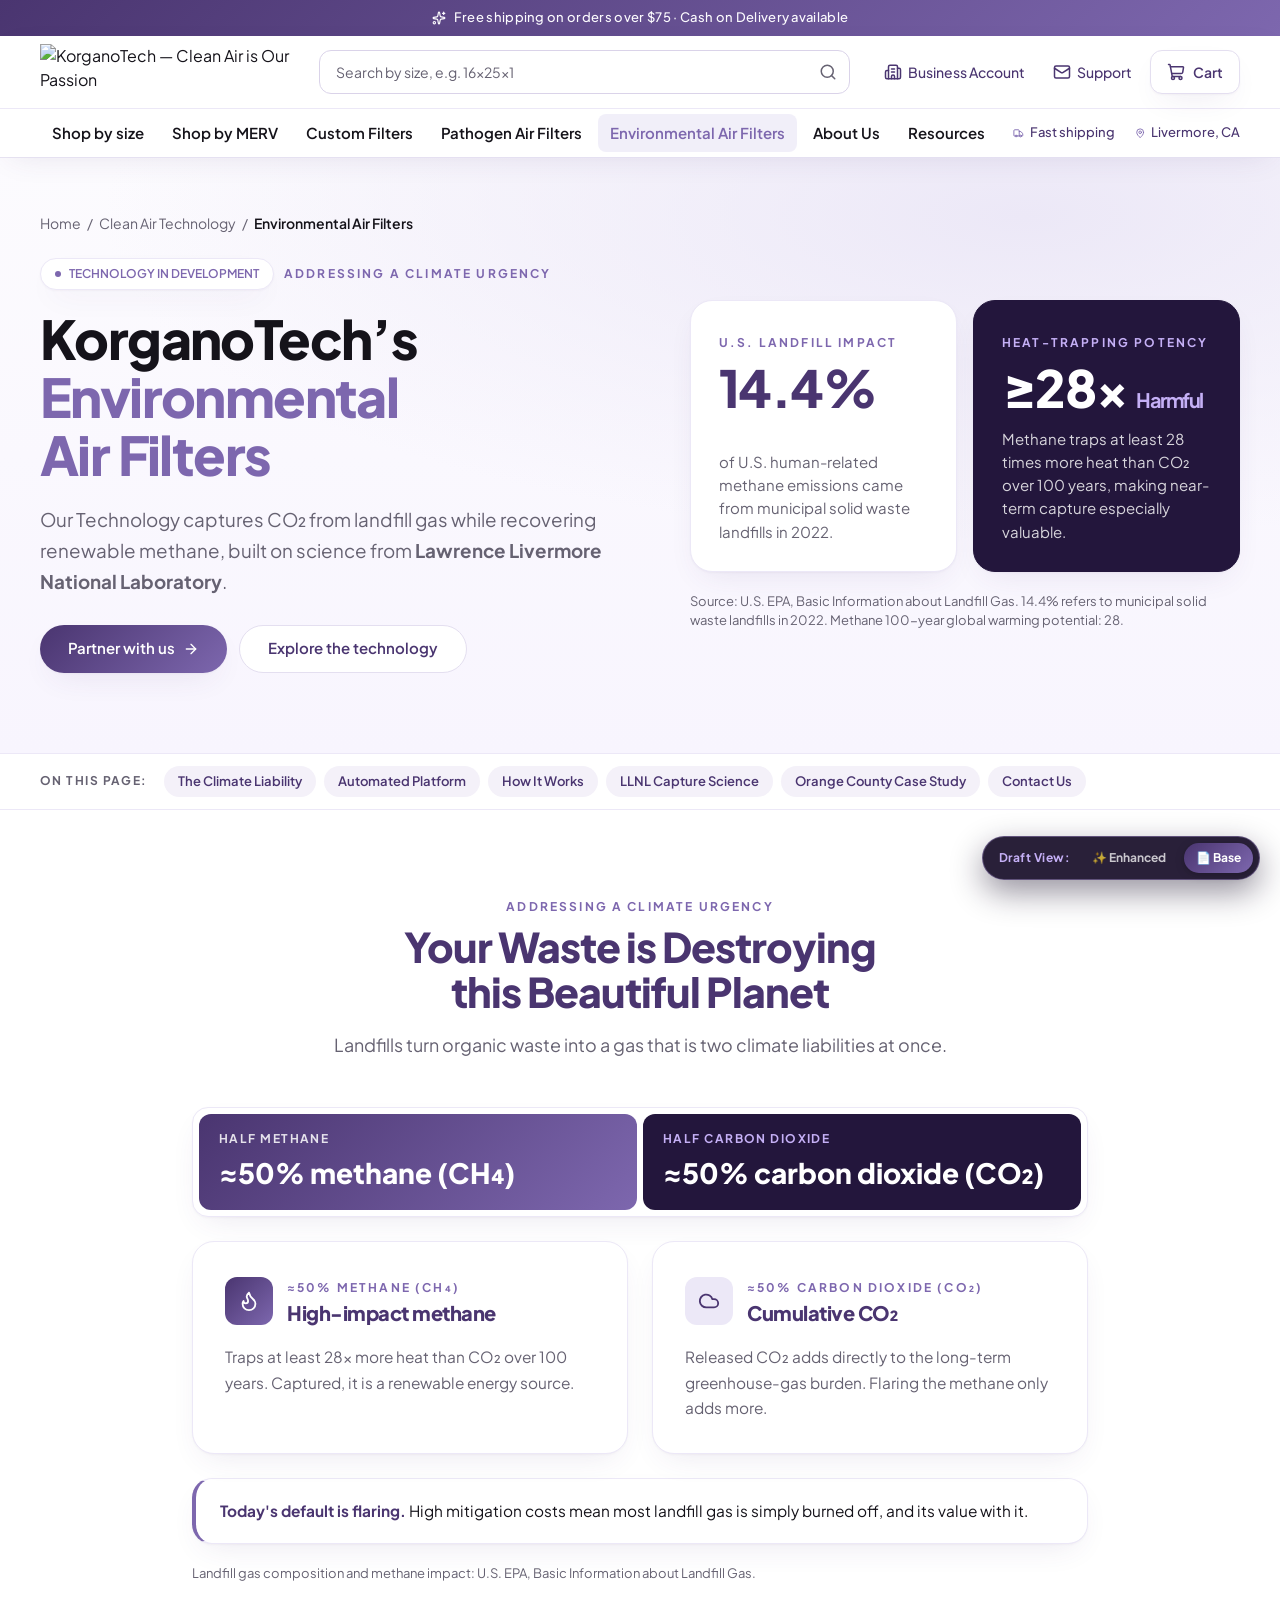
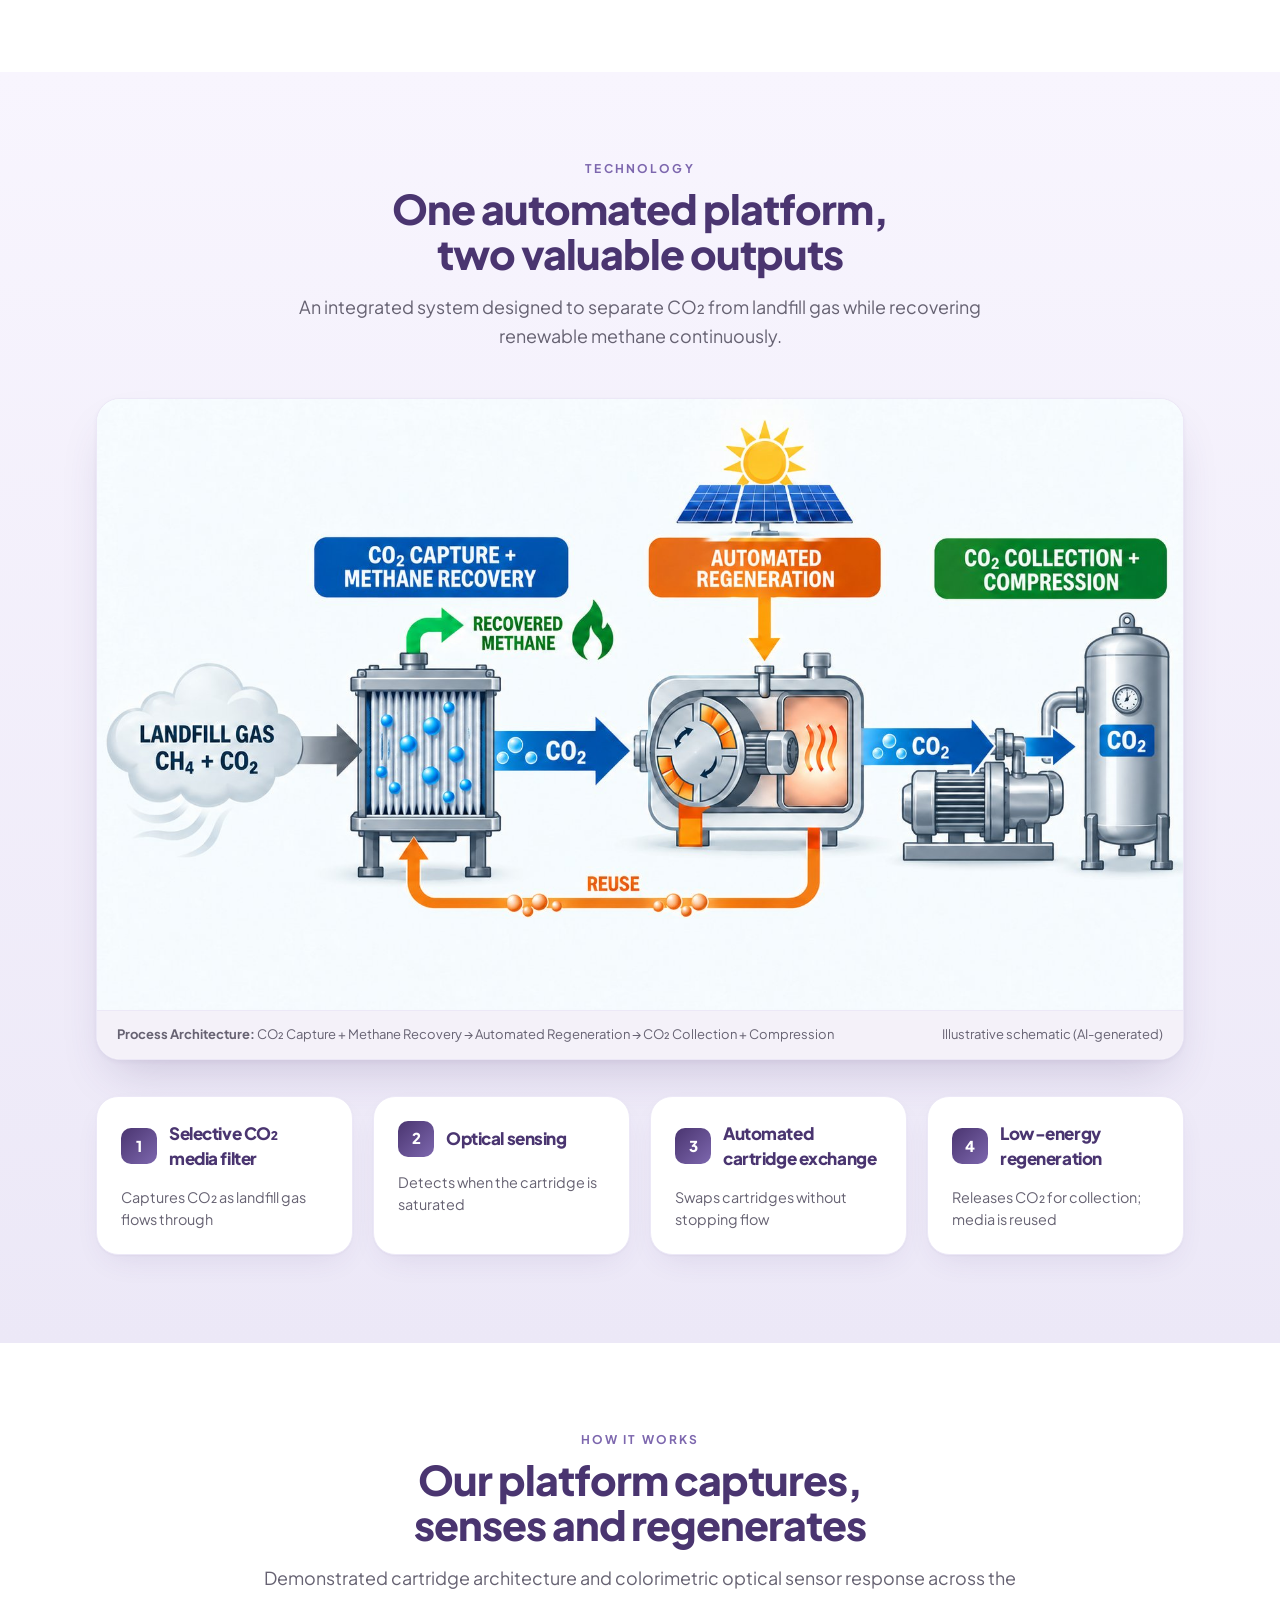
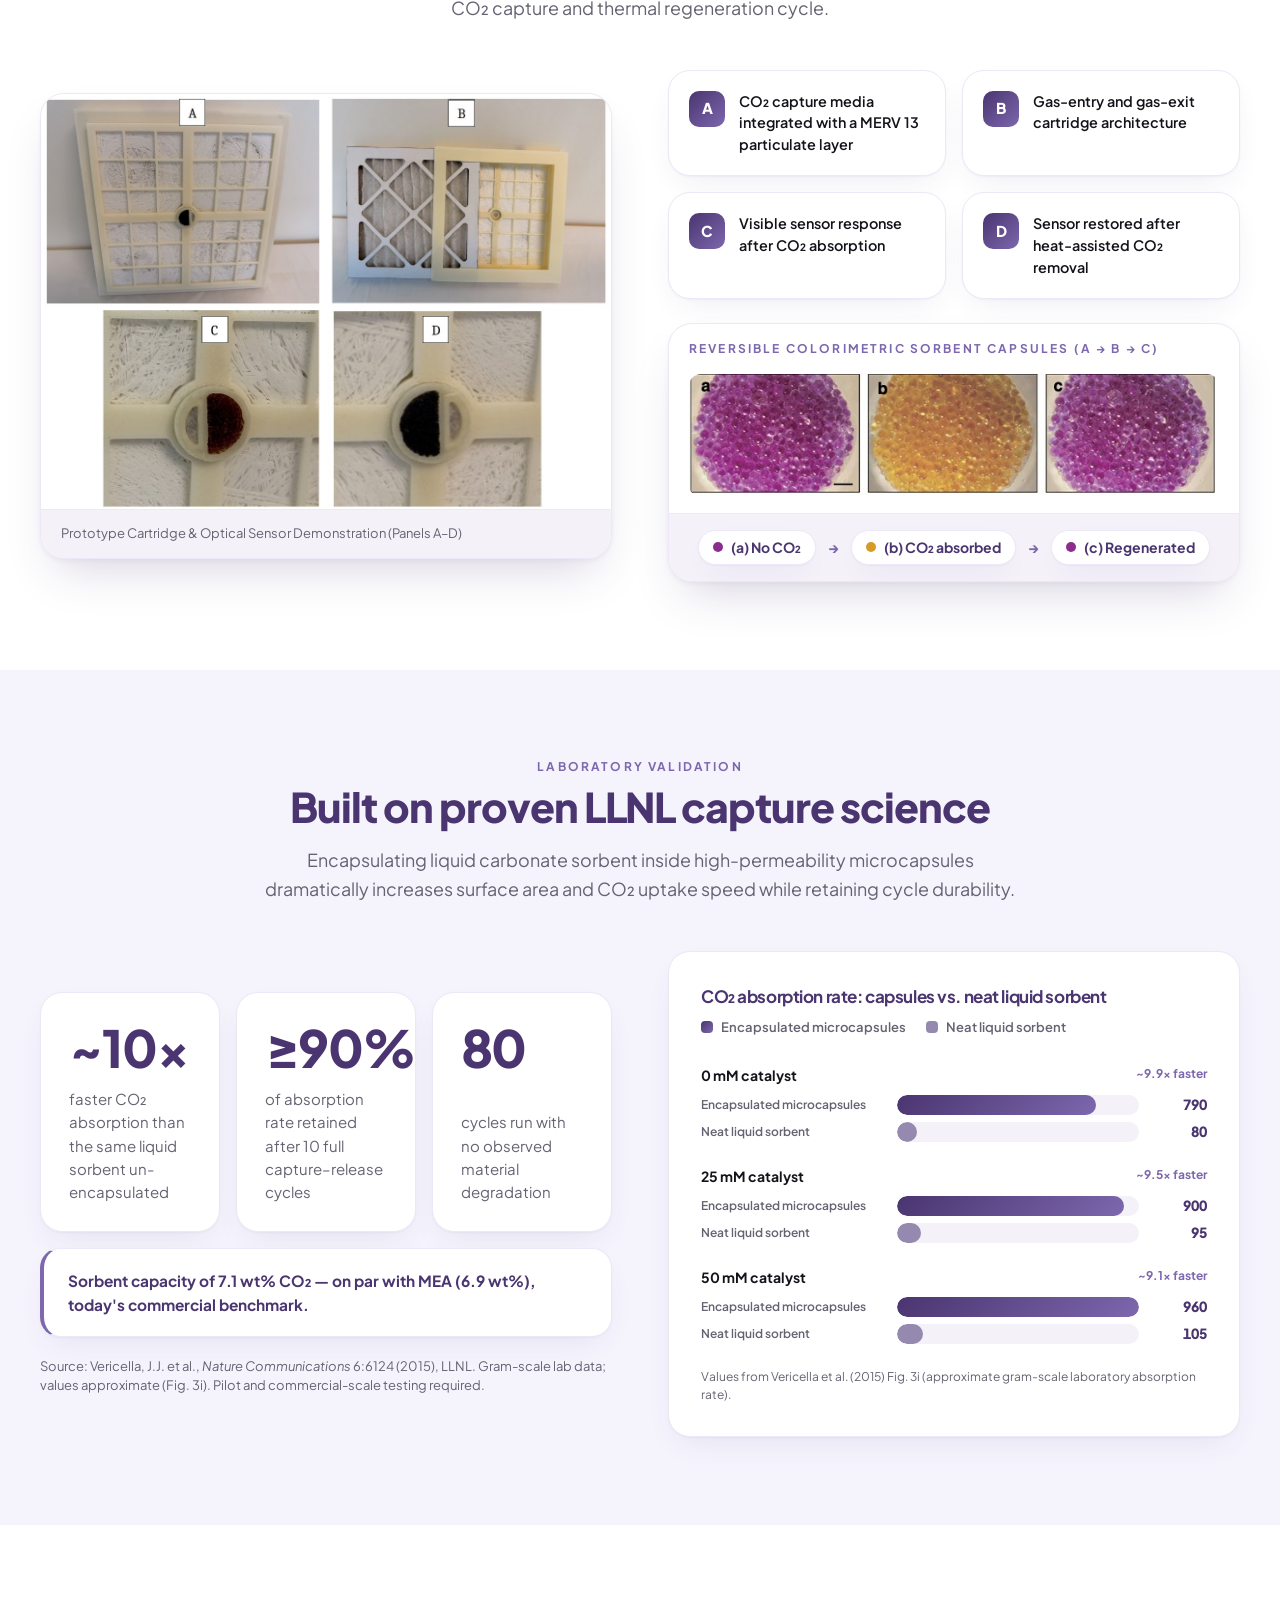
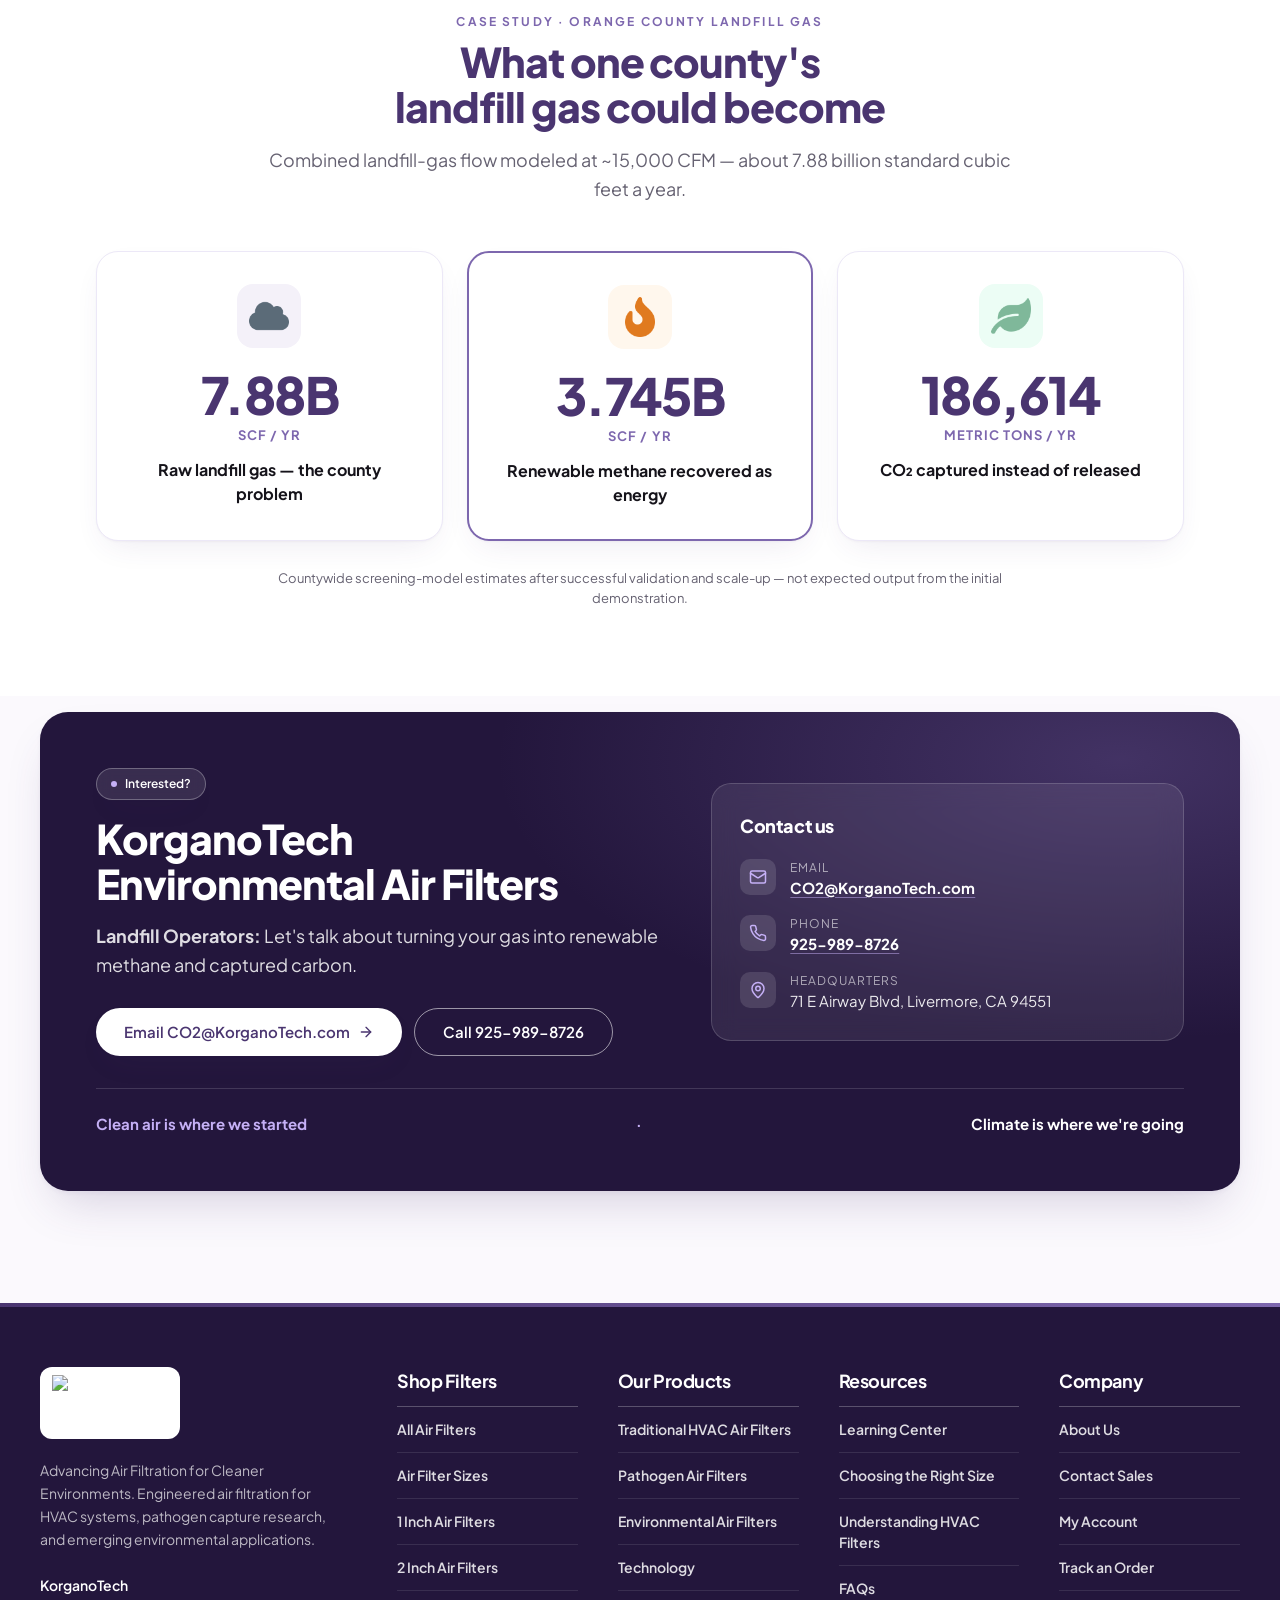
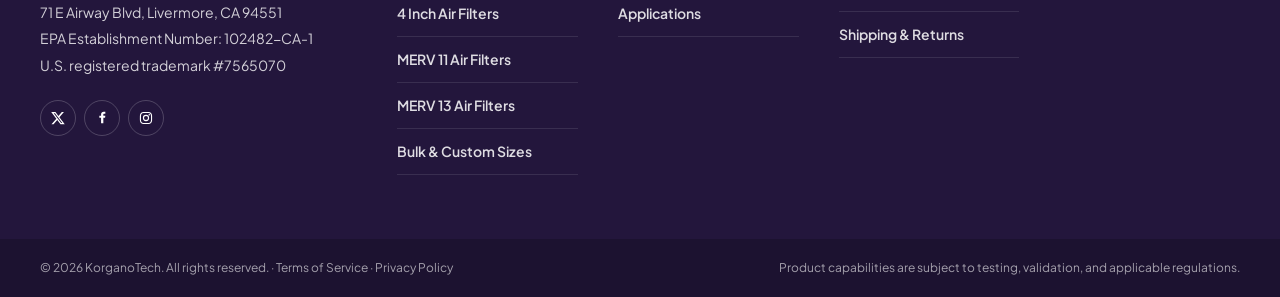
==== environmental-air-filters-base.html @ b4c927b9 "Initial commit: KorganoTech Environmental & Pathogen Air Filter page drafts (Base + Enhanced)" ====
<!DOCTYPE html>
<html lang="en">
<head>
  <meta charset="utf-8" />
  <meta name="viewport" content="width=device-width, initial-scale=1" />
  <meta name="theme-color" content="#3f2d7a" />
  <title>Environmental Air Filters — Addressing a Climate Urgency | KorganoTech</title>
  <meta name="description" content="KorganoTech’s Environmental Air Filters capture CO₂ from landfill gas while recovering renewable methane, built on science from Lawrence Livermore National Laboratory." />
  <link rel="icon" href="https://korgano-tech-web.vercel.app/icon.png" type="image/png" />
  <link rel="stylesheet" href="styles-base.css" />
</head>
<body>
  <a href="#main" class="sr-only skip-link">Skip to content</a>

  <!-- Top Announcement Bar (Matches Main Site) -->
  <div class="announcement-bar">
    <p class="container-page announcement-bar__inner">
      <svg xmlns="http://www.w3.org/2000/svg" width="14" height="14" viewBox="0 0 24 24" fill="none" stroke="currentColor" stroke-width="2" stroke-linecap="round" stroke-linejoin="round" aria-hidden="true">
        <path d="M11.017 2.814a1 1 0 0 1 1.966 0l1.051 5.558a2 2 0 0 0 1.594 1.594l5.558 1.051a1 1 0 0 1 0 1.966l-5.558 1.051a2 2 0 0 0-1.594 1.594l-1.051 5.558a1 1 0 0 1-1.966 0l-1.051-5.558a2 2 0 0 0-1.594-1.594l-5.558-1.051a1 1 0 0 1 0-1.966l5.558-1.051a2 2 0 0 0 1.594-1.594z"></path>
        <path d="M20 2v4"></path>
        <path d="M22 4h-4"></path>
        <circle cx="4" cy="20" r="2"></circle>
      </svg>
      <span>Free shipping on orders over $75 · Cash on Delivery available</span>
    </p>
  </div>

  <!-- Main Site Header -->
  <header class="site-header">
    <div class="container-page site-header__top">
      <a aria-label="KorganoTech home" class="site-logo" href="https://korgano-tech-web.vercel.app/">
        <img src="https://korgano-tech-web.vercel.app/images/korganotech-logo.png" alt="KorganoTech — Clean Air is Our Passion" width="912" height="200" />
      </a>

      <form role="search" class="header-search" action="https://korgano-tech-web.vercel.app/shop">
        <label for="site-search" class="sr-only">Search filters by size</label>
        <input id="site-search" name="q" placeholder="Search by size, e.g. 16x25x1" class="header-search__input" />
        <button type="submit" aria-label="Search" class="header-search__btn">
          <svg xmlns="http://www.w3.org/2000/svg" width="18" height="18" viewBox="0 0 24 24" fill="none" stroke="currentColor" stroke-width="2" stroke-linecap="round" stroke-linejoin="round" aria-hidden="true">
            <path d="m21 21-4.34-4.34"></path>
            <circle cx="11" cy="11" r="8"></circle>
          </svg>
        </button>
      </form>

      <nav aria-label="Utility" class="header-utility">
        <a class="header-utility__link" href="https://korgano-tech-web.vercel.app/contact">
          <svg xmlns="http://www.w3.org/2000/svg" width="18" height="18" viewBox="0 0 24 24" fill="none" stroke="currentColor" stroke-width="2" stroke-linecap="round" stroke-linejoin="round" aria-hidden="true">
            <path d="M10 12h4"></path>
            <path d="M10 8h4"></path>
            <path d="M14 21v-3a2 2 0 0 0-4 0v3"></path>
            <path d="M6 10H4a2 2 0 0 0-2 2v7a2 2 0 0 0 2 2h16a2 2 0 0 0 2-2V9a2 2 0 0 0-2-2h-2"></path>
            <path d="M6 21V5a2 2 0 0 1 2-2h8a2 2 0 0 1 2 2v16"></path>
          </svg>
          Business Account
        </a>
        <a class="header-utility__link" href="#contact">
          <svg xmlns="http://www.w3.org/2000/svg" width="18" height="18" viewBox="0 0 24 24" fill="none" stroke="currentColor" stroke-width="2" stroke-linecap="round" stroke-linejoin="round" aria-hidden="true">
            <path d="m22 7-8.991 5.727a2 2 0 0 1-2.009 0L2 7"></path>
            <rect x="2" y="4" width="20" height="16" rx="2"></rect>
          </svg>
          Support
        </a>
        <a class="header-cart-btn" href="https://korgano-tech-web.vercel.app/shop">
          <svg xmlns="http://www.w3.org/2000/svg" width="18" height="18" viewBox="0 0 24 24" fill="none" stroke="currentColor" stroke-width="2" stroke-linecap="round" stroke-linejoin="round" aria-hidden="true">
            <path d="m2.05 2.05 1.099-.028a1 1 0 0 1 1.008.815l2.69 14.347A1 1 0 0 0 7.83 18H18"></path>
            <path d="M4.563 5h16.435a1 1 0 0 1 .981 1.204l-1.026 6.226A2 2 0 0 1 18.962 14H6.25"></path>
            <circle cx="18" cy="20" r="2"></circle>
            <circle cx="8" cy="20" r="2"></circle>
          </svg>
          <span>Cart</span>
        </a>
      </nav>
    </div>

    <div class="site-header__nav-bar">
      <div class="container-page site-header__nav-inner">
        <ul class="main-nav">
          <li><a class="main-nav__link" href="https://korgano-tech-web.vercel.app/shop/sizes">Shop by size</a></li>
          <li><a class="main-nav__link" href="https://korgano-tech-web.vercel.app/shop">Shop by MERV</a></li>
          <li><a class="main-nav__link" href="https://korgano-tech-web.vercel.app/contact">Custom Filters</a></li>
          <li><a class="main-nav__link" href="pathogen-air-filters-base.html">Pathogen Air Filters</a></li>
          <li><a class="main-nav__link main-nav__link--active" href="environmental-air-filters-base.html">Environmental Air Filters</a></li>
          <li><a class="main-nav__link" href="https://korgano-tech-web.vercel.app/about">About Us</a></li>
          <li><a class="main-nav__link" href="https://korgano-tech-web.vercel.app/resources">Resources</a></li>
        </ul>

        <ul class="header-perks">
          <li class="header-perks__item">
            <svg xmlns="http://www.w3.org/2000/svg" width="18" height="18" viewBox="0 0 24 24" fill="none" stroke="currentColor" stroke-width="2" stroke-linecap="round" stroke-linejoin="round" class="text-brand" aria-hidden="true">
              <path d="M14 18V6a2 2 0 0 0-2-2H4a2 2 0 0 0-2 2v11a1 1 0 0 0 1 1h2"></path>
              <path d="M15 18H9"></path>
              <path d="M19 18h2a1 1 0 0 0 1-1v-3.65a1 1 0 0 0-.22-.624l-3.48-4.35A1 1 0 0 0 17.52 8H14"></path>
              <circle cx="17" cy="18" r="2"></circle>
              <circle cx="7" cy="18" r="2"></circle>
            </svg>
            Fast shipping
          </li>
          <li class="header-perks__item">
            <svg xmlns="http://www.w3.org/2000/svg" width="18" height="18" viewBox="0 0 24 24" fill="none" stroke="currentColor" stroke-width="2" stroke-linecap="round" stroke-linejoin="round" class="text-brand" aria-hidden="true">
              <path d="M20 10c0 4.993-5.539 10.193-7.399 11.799a1 1 0 0 1-1.202 0C9.539 20.193 4 14.993 4 10a8 8 0 0 1 16 0"></path>
              <circle cx="12" cy="10" r="3"></circle>
            </svg>
            Livermore, CA
          </li>
        </ul>
      </div>
    </div>
  </header>

  <main id="main">
    <!-- ====================================================================
         SLIDE 1: Hero & Headline Metrics
         ==================================================================== -->
    <section class="page-hero" aria-labelledby="hero-title">
      <div class="container-page">
        <nav aria-label="Breadcrumb" class="breadcrumb">
          <a href="https://korgano-tech-web.vercel.app/">Home</a>
          <span>/</span>
          <a href="https://korgano-tech-web.vercel.app/technology">Clean Air Technology</a>
          <span>/</span>
          <span class="breadcrumb__current">Environmental Air Filters</span>
        </nav>

        <div class="hero-grid">
          <div>
            <div style="display: flex; flex-wrap: wrap; align-items: center; gap: 0.625rem;">
              <span class="pill-badge">
                <span class="pill-badge__dot"></span>
                TECHNOLOGY IN DEVELOPMENT
              </span>
              <span class="eyebrow">Addressing a Climate Urgency</span>
            </div>

            <h1 id="hero-title" class="hero-title">
              KorganoTech’s <span class="text-brand">Environmental Air Filters</span>
            </h1>

            <p class="hero-lead">
              Our Technology captures CO₂ from landfill gas while recovering renewable methane, built on science from <strong>Lawrence Livermore National Laboratory</strong>.
            </p>

            <div class="hero-actions">
              <a href="#contact" class="btn btn--primary">
                Partner with us
                <svg xmlns="http://www.w3.org/2000/svg" width="16" height="16" viewBox="0 0 24 24" fill="none" stroke="currentColor" stroke-width="2" stroke-linecap="round" stroke-linejoin="round" aria-hidden="true">
                  <path d="M5 12h14"></path>
                  <path d="m12 5 7 7-7 7"></path>
                </svg>
              </a>
              <a href="#technology" class="btn btn--outline">
                Explore the technology
              </a>
            </div>
          </div>

          <!-- Slide 1 Key Emissions Metrics -->
          <div style="display: grid; gap: 1rem;">
            <div class="grid-2" style="gap: 1rem;">
              <article class="surface-card stat-card">
                <div>
                  <span class="eyebrow">U.S. Landfill Impact</span>
                  <p class="stat-card__value" style="margin-top: 0.5rem;">14.4%</p>
                </div>
                <p class="stat-card__label">
                  of U.S. human-related methane emissions came from municipal solid waste landfills in 2022.
                </p>
              </article>

              <article class="surface-card stat-card" style="background: var(--night); color: #ffffff; border-color: var(--night);">
                <div>
                  <span class="eyebrow eyebrow--light">Heat-Trapping Potency</span>
                  <p class="stat-card__value" style="margin-top: 0.5rem; color: #ffffff;">
                    ≥28× <span style="font-size: 1.25rem; font-weight: 700; color: var(--lilac-highlight);">Harmful</span>
                  </p>
                </div>
                <p class="stat-card__label" style="color: rgba(255, 255, 255, 0.82);">
                  Methane traps at least 28 times more heat than CO₂ over 100 years, making near-term capture especially valuable.
                </p>
              </article>
            </div>

            <p class="source-note" style="margin-top: 0.25rem;">
              Source: U.S. EPA, Basic Information about Landfill Gas. 14.4% refers to municipal solid waste landfills in 2022. Methane 100-year global warming potential: 28.
            </p>
          </div>
        </div>
      </div>
    </section>

    <!-- Page Section Jump Bar -->
    <nav class="page-subnav" aria-label="Page sections">
      <div class="container-page page-subnav__inner">
        <span class="page-subnav__label">On this page:</span>
        <a href="#climate-urgency" class="page-subnav__link">The Climate Liability</a>
        <a href="#technology" class="page-subnav__link">Automated Platform</a>
        <a href="#how-it-works" class="page-subnav__link">How It Works</a>
        <a href="#llnl-science" class="page-subnav__link">LLNL Capture Science</a>
        <a href="#case-study" class="page-subnav__link">Orange County Case Study</a>
        <a href="#contact" class="page-subnav__link">Contact Us</a>
      </div>
    </nav>

    <!-- ====================================================================
         SLIDE 2: Your Waste is Destroying this Beautiful Planet
         ==================================================================== -->
    <section id="climate-urgency" class="section section--white" aria-labelledby="urgency-title">
      <div class="container-page">
        <div class="section-header">
          <p class="eyebrow">Addressing a Climate Urgency</p>
          <h2 id="urgency-title" class="section-heading" style="margin-top: 0.5rem;">
            Your Waste is Destroying this Beautiful Planet
          </h2>
          <p class="section-subtitle">
            Landfills turn organic waste into a gas that is two climate liabilities at once.
          </p>
        </div>

        <!-- 50% CH4 / 50% CO2 Visual Split -->
        <div style="max-width: 56rem; margin-inline: auto;">
          <div class="composition-bar" role="region" aria-label="Landfill gas composition">
            <div class="composition-bar__segment composition-bar__segment--ch4">
              <span style="font-size: 0.75rem; font-weight: 700; text-transform: uppercase; letter-spacing: 0.12em; opacity: 0.85;">Half Methane</span>
              <span style="font-size: clamp(1.25rem, 2.5vw, 1.75rem); font-weight: 800;">≈50% methane (CH₄)</span>
            </div>
            <div class="composition-bar__segment composition-bar__segment--co2">
              <span style="font-size: 0.75rem; font-weight: 700; text-transform: uppercase; letter-spacing: 0.12em; color: var(--lilac-highlight);">Half Carbon Dioxide</span>
              <span style="font-size: clamp(1.25rem, 2.5vw, 1.75rem); font-weight: 800;">≈50% carbon dioxide (CO₂)</span>
            </div>
          </div>

          <div class="grid-2" style="margin-top: 1.5rem;">
            <article class="surface-card" style="padding: 2rem;">
              <div style="display: flex; align-items: center; gap: 0.875rem;">
                <span class="icon-box icon-box--brand">
                  <svg xmlns="http://www.w3.org/2000/svg" width="22" height="22" viewBox="0 0 24 24" fill="none" stroke="currentColor" stroke-width="2" stroke-linecap="round" stroke-linejoin="round" aria-hidden="true">
                    <path d="M12 3q1 4 4 6.5t3 5.5a1 1 0 0 1-14 0 5 5 0 0 1 1-3 1 1 0 0 0 5 0c0-2-1.5-3-1.5-5q0-2 2.5-4"></path>
                  </svg>
                </span>
                <div>
                  <span class="eyebrow">≈50% Methane (CH₄)</span>
                  <h3 style="font-size: 1.25rem; font-weight: 800; color: var(--primary);">High-impact methane</h3>
                </div>
              </div>
              <p style="margin-top: 1rem; font-size: 0.9625rem; line-height: 1.65; color: var(--muted-foreground);">
                Traps at least 28× more heat than CO₂ over 100 years. Captured, it is a renewable energy source.
              </p>
            </article>

            <article class="surface-card" style="padding: 2rem;">
              <div style="display: flex; align-items: center; gap: 0.875rem;">
                <span class="icon-box">
                  <svg xmlns="http://www.w3.org/2000/svg" width="22" height="22" viewBox="0 0 24 24" fill="none" stroke="currentColor" stroke-width="2" stroke-linecap="round" stroke-linejoin="round" aria-hidden="true">
                    <path d="M17.5 19H9a7 7 0 1 1 6.71-9h1.79a4.5 4.5 0 1 1 0 9Z"></path>
                  </svg>
                </span>
                <div>
                  <span class="eyebrow">≈50% Carbon Dioxide (CO₂)</span>
                  <h3 style="font-size: 1.25rem; font-weight: 800; color: var(--primary);">Cumulative CO₂</h3>
                </div>
              </div>
              <p style="margin-top: 1rem; font-size: 0.9625rem; line-height: 1.65; color: var(--muted-foreground);">
                Released CO₂ adds directly to the long-term greenhouse-gas burden. Flaring the methane only adds more.
              </p>
            </article>
          </div>

          <div class="callout-box" style="margin-top: 1.5rem; display: flex; flex-wrap: wrap; align-items: center; justify-content: space-between; gap: 1rem;">
            <p style="font-size: 0.9625rem; line-height: 1.6; color: var(--foreground);">
              <strong style="color: var(--primary);">Today's default is flaring.</strong> High mitigation costs mean most landfill gas is simply burned off, and its value with it.
            </p>
          </div>

          <p class="source-note">
            Landfill gas composition and methane impact: U.S. EPA, Basic Information about Landfill Gas.
          </p>
        </div>
      </div>
    </section>

    <!-- ====================================================================
         SLIDE 3: Technology (One automated platform, two valuable outputs)
         ==================================================================== -->
    <section id="technology" class="section section--soft" aria-labelledby="tech-title">
      <div class="container-page">
        <div class="section-header">
          <p class="eyebrow">Technology</p>
          <h2 id="tech-title" class="section-heading" style="margin-top: 0.5rem;">
            One automated platform, two valuable outputs
          </h2>
          <p class="section-subtitle">
            An integrated system designed to separate CO₂ from landfill gas while recovering renewable methane continuously.
          </p>
        </div>

        <div class="media-frame" style="max-width: 68rem; margin-inline: auto;">
          <img
            src="assets/environmental/image3.jpg"
            alt="Schematic showing Landfill Gas (CH4 + CO2) entering a CO2 Capture and Methane Recovery filter unit, outputting Recovered Methane and sending CO2 through Automated Regeneration to CO2 Collection and Compression, with media reused."
            style="width: 100%; height: auto;"
          />
          <div class="media-frame__caption">
            <span><strong>Process Architecture:</strong> CO₂ Capture + Methane Recovery → Automated Regeneration → CO₂ Collection + Compression</span>
            <span>Illustrative schematic (AI-generated)</span>
          </div>
        </div>

        <ol class="grid-4" style="margin-top: 2.25rem; max-width: 68rem; margin-inline: auto;">
          <li class="surface-card surface-card--interactive" style="padding: 1.5rem;">
            <div style="display: flex; align-items: center; gap: 0.75rem;">
              <span class="step-badge">1</span>
              <h3 style="font-size: 1.0625rem; font-weight: 800; color: var(--primary);">Selective CO₂ media filter</h3>
            </div>
            <p style="margin-top: 0.875rem; font-size: 0.9rem; line-height: 1.55; color: var(--muted-foreground);">
              Captures CO₂ as landfill gas flows through
            </p>
          </li>

          <li class="surface-card surface-card--interactive" style="padding: 1.5rem;">
            <div style="display: flex; align-items: center; gap: 0.75rem;">
              <span class="step-badge">2</span>
              <h3 style="font-size: 1.0625rem; font-weight: 800; color: var(--primary);">Optical sensing</h3>
            </div>
            <p style="margin-top: 0.875rem; font-size: 0.9rem; line-height: 1.55; color: var(--muted-foreground);">
              Detects when the cartridge is saturated
            </p>
          </li>

          <li class="surface-card surface-card--interactive" style="padding: 1.5rem;">
            <div style="display: flex; align-items: center; gap: 0.75rem;">
              <span class="step-badge">3</span>
              <h3 style="font-size: 1.0625rem; font-weight: 800; color: var(--primary);">Automated cartridge exchange</h3>
            </div>
            <p style="margin-top: 0.875rem; font-size: 0.9rem; line-height: 1.55; color: var(--muted-foreground);">
              Swaps cartridges without stopping flow
            </p>
          </li>

          <li class="surface-card surface-card--interactive" style="padding: 1.5rem;">
            <div style="display: flex; align-items: center; gap: 0.75rem;">
              <span class="step-badge">4</span>
              <h3 style="font-size: 1.0625rem; font-weight: 800; color: var(--primary);">Low-energy regeneration</h3>
            </div>
            <p style="margin-top: 0.875rem; font-size: 0.9rem; line-height: 1.55; color: var(--muted-foreground);">
              Releases CO₂ for collection; media is reused
            </p>
          </li>
        </ol>
      </div>
    </section>

    <!-- ====================================================================
         SLIDE 4: How It Works (Our platform captures, senses and regenerates)
         ==================================================================== -->
    <section id="how-it-works" class="section section--white" aria-labelledby="how-title">
      <div class="container-page">
        <div class="section-header">
          <p class="eyebrow">How It Works</p>
          <h2 id="how-title" class="section-heading" style="margin-top: 0.5rem;">
            Our platform captures, senses and regenerates
          </h2>
          <p class="section-subtitle">
            Demonstrated cartridge architecture and colorimetric optical sensor response across the CO₂ capture and thermal regeneration cycle.
          </p>
        </div>

        <div class="split-layout">
          <!-- Left: Prototype Cartridge Photo Grid (A, B, C, D) -->
          <div class="media-frame">
            <img
              src="assets/environmental/image4.jpg"
              alt="Four-panel photograph (A, B, C, D) showing the KorganoTech prototype filter cartridge and central optical sensor window before and after CO2 absorption and heat-assisted regeneration."
              style="width: 100%; height: auto;"
            />
            <div class="media-frame__caption">
              <span>Prototype Cartridge &amp; Optical Sensor Demonstration (Panels A–D)</span>
            </div>
          </div>

          <!-- Right: A, B, C, D Legend Cards + Microcapsule Strip -->
          <div style="display: flex; flex-direction: column; gap: 1.5rem;">
            <div class="grid-2" style="gap: 1rem;">
              <div class="surface-card" style="padding: 1.25rem; display: flex; gap: 0.875rem; align-items: flex-start;">
                <span class="step-badge">A</span>
                <p style="font-size: 0.9rem; font-weight: 600; line-height: 1.5; color: var(--foreground);">
                  CO₂ capture media integrated with a MERV 13 particulate layer
                </p>
              </div>

              <div class="surface-card" style="padding: 1.25rem; display: flex; gap: 0.875rem; align-items: flex-start;">
                <span class="step-badge">B</span>
                <p style="font-size: 0.9rem; font-weight: 600; line-height: 1.5; color: var(--foreground);">
                  Gas-entry and gas-exit cartridge architecture
                </p>
              </div>

              <div class="surface-card" style="padding: 1.25rem; display: flex; gap: 0.875rem; align-items: flex-start;">
                <span class="step-badge">C</span>
                <p style="font-size: 0.9rem; font-weight: 600; line-height: 1.5; color: var(--foreground);">
                  Visible sensor response after CO₂ absorption
                </p>
              </div>

              <div class="surface-card" style="padding: 1.25rem; display: flex; gap: 0.875rem; align-items: flex-start;">
                <span class="step-badge">D</span>
                <p style="font-size: 0.9rem; font-weight: 600; line-height: 1.5; color: var(--foreground);">
                  Sensor restored after heat-assisted CO₂ removal
                </p>
              </div>
            </div>

            <!-- Microcapsule Color Progression Strip (image5.jpg) -->
            <div class="media-frame">
              <div style="padding: 1rem 1.25rem 0.5rem;">
                <p class="eyebrow">Reversible Colorimetric Sorbent Capsules (a → b → c)</p>
              </div>
              <div style="padding: 0.5rem 1.25rem 1rem;">
                <img
                  src="assets/environmental/image5.jpg"
                  alt="Microscopy images a, b, and c showing purple microcapsules with no CO2, yellow/gold microcapsules after CO2 is absorbed, and purple microcapsules after regeneration."
                  style="width: 100%; border-radius: 0.75rem;"
                />
              </div>
              <div class="progression-steps">
                <span class="progression-steps__pill">
                  <span class="progression-steps__dot" style="background-color: #8b2d8c;"></span>
                  (a) No CO₂
                </span>
                <span aria-hidden="true" style="color: var(--brand); font-weight: 800;">→</span>
                <span class="progression-steps__pill">
                  <span class="progression-steps__dot" style="background-color: #d49b27;"></span>
                  (b) CO₂ absorbed
                </span>
                <span aria-hidden="true" style="color: var(--brand); font-weight: 800;">→</span>
                <span class="progression-steps__pill">
                  <span class="progression-steps__dot" style="background-color: #8b2d8c;"></span>
                  (c) Regenerated
                </span>
              </div>
            </div>
          </div>
        </div>
      </div>
    </section>

    <!-- ====================================================================
         SLIDE 5: Built on proven LLNL capture science
         ==================================================================== -->
    <section id="llnl-science" class="section section--tint" aria-labelledby="llnl-title">
      <div class="container-page">
        <div class="section-header">
          <p class="eyebrow">Laboratory Validation</p>
          <h2 id="llnl-title" class="section-heading" style="margin-top: 0.5rem;">
            Built on proven LLNL capture science
          </h2>
          <p class="section-subtitle">
            Encapsulating liquid carbonate sorbent inside high-permeability microcapsules dramatically increases surface area and CO₂ uptake speed while retaining cycle durability.
          </p>
        </div>

        <div class="split-layout">
          <!-- Left: 3 Key Performance Metrics + Benchmark Note -->
          <div style="display: flex; flex-direction: column; gap: 1rem;">
            <div class="grid-3" style="grid-template-columns: repeat(auto-fit, minmax(11rem, 1fr)); gap: 1rem;">
              <article class="surface-card stat-card">
                <p class="stat-card__value">~10×</p>
                <p class="stat-card__label">
                  faster CO₂ absorption than the same liquid sorbent un-encapsulated
                </p>
              </article>

              <article class="surface-card stat-card">
                <p class="stat-card__value">≥90%</p>
                <p class="stat-card__label">
                  of absorption rate retained after 10 full capture–release cycles
                </p>
              </article>

              <article class="surface-card stat-card">
                <p class="stat-card__value">80</p>
                <p class="stat-card__label">
                  cycles run with no observed material degradation
                </p>
              </article>
            </div>

            <div class="callout-box">
              <p style="font-size: 0.9625rem; font-weight: 700; color: var(--primary);">
                Sorbent capacity of 7.1 wt% CO₂ — on par with MEA (6.9 wt%), today's commercial benchmark.
              </p>
            </div>

            <p class="source-note" style="margin-top: 0.25rem;">
              Source: Vericella, J.J. et al., <em>Nature Communications</em> 6:6124 (2015), LLNL. Gram-scale lab data; values approximate (Fig. 3i). Pilot and commercial-scale testing required.
            </p>
          </div>

          <!-- Right: Embedded Chart from PPTX Slide 5 (chart1.xml) -->
          <div class="surface-card chart-card" role="region" aria-label="Bar chart comparing CO2 absorption rate of encapsulated microcapsules versus neat liquid sorbent">
            <h3 class="chart-title">CO₂ absorption rate: capsules vs. neat liquid sorbent</h3>
            <div class="chart-legend">
              <span class="chart-legend__item">
                <span class="chart-legend__swatch" style="background-image: var(--gradient-brand);"></span>
                Encapsulated microcapsules
              </span>
              <span class="chart-legend__item">
                <span class="chart-legend__swatch" style="background-color: #9589b0;"></span>
                Neat liquid sorbent
              </span>
            </div>

            <div class="chart-groups">
              <!-- Category 1: 0 mM catalyst -->
              <div>
                <div class="chart-group__label">
                  <span>0 mM catalyst</span>
                  <span style="color: var(--brand); font-size: 0.75rem;">~9.9× faster</span>
                </div>
                <div class="chart-row">
                  <span class="chart-row__series">Encapsulated microcapsules</span>
                  <div class="chart-row__track">
                    <div class="chart-row__fill chart-row__fill--caps" style="width: 82.3%;"></div>
                  </div>
                  <span class="chart-row__val">790</span>
                </div>
                <div class="chart-row">
                  <span class="chart-row__series">Neat liquid sorbent</span>
                  <div class="chart-row__track">
                    <div class="chart-row__fill chart-row__fill--neat" style="width: 8.3%;"></div>
                  </div>
                  <span class="chart-row__val">80</span>
                </div>
              </div>

              <!-- Category 2: 25 mM catalyst -->
              <div>
                <div class="chart-group__label">
                  <span>25 mM catalyst</span>
                  <span style="color: var(--brand); font-size: 0.75rem;">~9.5× faster</span>
                </div>
                <div class="chart-row">
                  <span class="chart-row__series">Encapsulated microcapsules</span>
                  <div class="chart-row__track">
                    <div class="chart-row__fill chart-row__fill--caps" style="width: 93.75%;"></div>
                  </div>
                  <span class="chart-row__val">900</span>
                </div>
                <div class="chart-row">
                  <span class="chart-row__series">Neat liquid sorbent</span>
                  <div class="chart-row__track">
                    <div class="chart-row__fill chart-row__fill--neat" style="width: 9.9%;"></div>
                  </div>
                  <span class="chart-row__val">95</span>
                </div>
              </div>

              <!-- Category 3: 50 mM catalyst -->
              <div>
                <div class="chart-group__label">
                  <span>50 mM catalyst</span>
                  <span style="color: var(--brand); font-size: 0.75rem;">~9.1× faster</span>
                </div>
                <div class="chart-row">
                  <span class="chart-row__series">Encapsulated microcapsules</span>
                  <div class="chart-row__track">
                    <div class="chart-row__fill chart-row__fill--caps" style="width: 100%;"></div>
                  </div>
                  <span class="chart-row__val">960</span>
                </div>
                <div class="chart-row">
                  <span class="chart-row__series">Neat liquid sorbent</span>
                  <div class="chart-row__track">
                    <div class="chart-row__fill chart-row__fill--neat" style="width: 10.9%;"></div>
                  </div>
                  <span class="chart-row__val">105</span>
                </div>
              </div>
            </div>

            <p class="source-note" style="margin-top: 1.5rem; font-size: 0.75rem;">
              Values from Vericella et al. (2015) Fig. 3i (approximate gram-scale laboratory absorption rate).
            </p>
          </div>
        </div>
      </div>
    </section>

    <!-- ====================================================================
         SLIDE 6: CASE STUDY · ORANGE COUNTY LANDFILL GAS
         ==================================================================== -->
    <section id="case-study" class="section section--white" aria-labelledby="case-study-title">
      <div class="container-page">
        <div class="section-header">
          <p class="eyebrow">CASE STUDY · ORANGE COUNTY LANDFILL GAS</p>
          <h2 id="case-study-title" class="section-heading" style="margin-top: 0.5rem;">
            What one county's landfill gas could become
          </h2>
          <p class="section-subtitle">
            Combined landfill-gas flow modeled at ~15,000 CFM — about 7.88 billion standard cubic feet a year.
          </p>
        </div>

        <div class="grid-3" style="max-width: 68rem; margin-inline: auto;">
          <!-- Card 1: 7.88B scf / yr -->
          <article class="surface-card surface-card--interactive" style="padding: 2rem; text-align: center;">
            <div style="width: 4rem; height: 4rem; margin-inline: auto; display: grid; place-items: center; border-radius: 1rem; background-color: var(--muted);">
              <img src="assets/environmental/image6.png" alt="Raw landfill gas cloud icon" style="width: 2.5rem; height: 2.5rem; object-fit: contain;" />
            </div>
            <p class="stat-card__value" style="margin-top: 1.25rem;">7.88B</p>
            <p class="stat-card__unit">scf / yr</p>
            <p style="margin-top: 0.75rem; font-size: 1rem; font-weight: 700; color: var(--foreground);">
              Raw landfill gas — the county problem
            </p>
          </article>

          <!-- Card 2: 3.745B scf / yr -->
          <article class="surface-card surface-card--interactive" style="padding: 2rem; text-align: center; border-width: 2px; border-color: var(--brand);">
            <div style="width: 4rem; height: 4rem; margin-inline: auto; display: grid; place-items: center; border-radius: 1rem; background-color: #fff7ed;">
              <img src="assets/environmental/image7.png" alt="Renewable methane flame icon" style="width: 2.5rem; height: 2.5rem; object-fit: contain;" />
            </div>
            <p class="stat-card__value" style="margin-top: 1.25rem;">3.745B</p>
            <p class="stat-card__unit">scf / yr</p>
            <p style="margin-top: 0.75rem; font-size: 1rem; font-weight: 700; color: var(--foreground);">
              Renewable methane recovered as energy
            </p>
          </article>

          <!-- Card 3: 186,614 metric tons / yr -->
          <article class="surface-card surface-card--interactive" style="padding: 2rem; text-align: center;">
            <div style="width: 4rem; height: 4rem; margin-inline: auto; display: grid; place-items: center; border-radius: 1rem; background-color: #ecfdf5;">
              <img src="assets/environmental/image8.png" alt="Captured CO2 leaf icon" style="width: 2.5rem; height: 2.5rem; object-fit: contain;" />
            </div>
            <p class="stat-card__value" style="margin-top: 1.25rem;">186,614</p>
            <p class="stat-card__unit">metric tons / yr</p>
            <p style="margin-top: 0.75rem; font-size: 1rem; font-weight: 700; color: var(--foreground);">
              CO₂ captured instead of released
            </p>
          </article>
        </div>

        <p class="source-note" style="text-align: center; max-width: 48rem; margin-inline: auto; margin-top: 1.75rem;">
          Countywide screening-model estimates after successful validation and scale-up — not expected output from the initial demonstration.
        </p>
      </div>
    </section>

    <!-- ====================================================================
         SLIDE 7: Contact Us / Landfill Operators CTA
         ==================================================================== -->
    <section id="contact" class="container-page" style="padding-top: 1rem; padding-bottom: 2rem;" aria-labelledby="contact-title">
      <div class="cta-banner">
        <div class="cta-banner__grid">
          <div>
            <span class="pill-badge pill-badge--dark">
              <span class="pill-badge__dot"></span>
              Interested?
            </span>
            <h2 id="contact-title" style="margin-top: 1rem; font-size: clamp(1.85rem, 3.2vw, 2.75rem); font-weight: 800; line-height: 1.1;">
              KorganoTech Environmental Air Filters
            </h2>
            <p style="margin-top: 1rem; font-size: 1.125rem; line-height: 1.6; color: rgba(255, 255, 255, 0.85); max-width: 36rem;">
              <strong>Landfill Operators:</strong> Let's talk about turning your gas into renewable methane and captured carbon.
            </p>
            <div style="margin-top: 1.75rem; display: flex; flex-wrap: wrap; gap: 0.75rem;">
              <a href="mailto:CO2@KorganoTech.com" class="btn btn--white">
                Email CO2@KorganoTech.com
                <svg xmlns="http://www.w3.org/2000/svg" width="16" height="16" viewBox="0 0 24 24" fill="none" stroke="currentColor" stroke-width="2" stroke-linecap="round" stroke-linejoin="round" aria-hidden="true">
                  <path d="M5 12h14"></path>
                  <path d="m12 5 7 7-7 7"></path>
                </svg>
              </a>
              <a href="tel:925-989-8726" class="btn btn--outline-light">
                Call 925-989-8726
              </a>
            </div>
          </div>

          <div class="contact-card">
            <h3 style="font-size: 1.125rem; font-weight: 800; margin-bottom: 1.25rem; color: #ffffff;">
              Contact us
            </h3>
            <ul class="contact-list">
              <li class="contact-list__item">
                <span class="contact-list__icon">
                  <svg xmlns="http://www.w3.org/2000/svg" width="18" height="18" viewBox="0 0 24 24" fill="none" stroke="currentColor" stroke-width="2" stroke-linecap="round" stroke-linejoin="round" aria-hidden="true">
                    <path d="m22 7-8.991 5.727a2 2 0 0 1-2.009 0L2 7"></path>
                    <rect x="2" y="4" width="20" height="16" rx="2"></rect>
                  </svg>
                </span>
                <div>
                  <span style="display: block; font-size: 0.75rem; text-transform: uppercase; letter-spacing: 0.08em; color: rgba(255,255,255,0.6);">Email</span>
                  <a href="mailto:CO2@KorganoTech.com" class="contact-list__link">CO2@KorganoTech.com</a>
                </div>
              </li>

              <li class="contact-list__item">
                <span class="contact-list__icon">
                  <svg xmlns="http://www.w3.org/2000/svg" width="18" height="18" viewBox="0 0 24 24" fill="none" stroke="currentColor" stroke-width="2" stroke-linecap="round" stroke-linejoin="round" aria-hidden="true">
                    <path d="M22 16.92v3a2 2 0 0 1-2.18 2 19.79 19.79 0 0 1-8.63-3.07 19.5 19.5 0 0 1-6-6 19.79 19.79 0 0 1-3.07-8.67A2 2 0 0 1 4.11 2h3a2 2 0 0 1 2 1.72 12.84 12.84 0 0 0 .7 2.81 2 2 0 0 1-.45 2.11L8.09 9.91a16 16 0 0 0 6 6l1.27-1.27a2 2 0 0 1 2.11-.45 12.84 12.84 0 0 0 2.81.7A2 2 0 0 1 22 16.92z"></path>
                  </svg>
                </span>
                <div>
                  <span style="display: block; font-size: 0.75rem; text-transform: uppercase; letter-spacing: 0.08em; color: rgba(255,255,255,0.6);">Phone</span>
                  <a href="tel:925-989-8726" class="contact-list__link">925-989-8726</a>
                </div>
              </li>

              <li class="contact-list__item">
                <span class="contact-list__icon">
                  <svg xmlns="http://www.w3.org/2000/svg" width="18" height="18" viewBox="0 0 24 24" fill="none" stroke="currentColor" stroke-width="2" stroke-linecap="round" stroke-linejoin="round" aria-hidden="true">
                    <path d="M20 10c0 4.993-5.539 10.193-7.399 11.799a1 1 0 0 1-1.202 0C9.539 20.193 4 14.993 4 10a8 8 0 0 1 16 0"></path>
                    <circle cx="12" cy="10" r="3"></circle>
                  </svg>
                </span>
                <div>
                  <span style="display: block; font-size: 0.75rem; text-transform: uppercase; letter-spacing: 0.08em; color: rgba(255,255,255,0.6);">Headquarters</span>
                  <span>71 E Airway Blvd, Livermore, CA 94551</span>
                </div>
              </li>
            </ul>
          </div>
        </div>

        <div class="tagline-pill">
          <span>Clean air is where we started</span>
          <span aria-hidden="true">·</span>
          <span style="color: #ffffff;">Climate is where we're going</span>
        </div>
      </div>
    </section>
  </main>

  <!-- Floating Draft Version Switcher (Base vs. Enhanced) -->
  <aside class="version-switcher" aria-label="Draft version switcher">
    <span class="version-switcher__label">Draft View:</span>
    <a href="environmental-air-filters.html" class="version-switcher__link">✨ Enhanced</a>
    <a href="environmental-air-filters-base.html" class="version-switcher__link version-switcher__link--active" aria-current="page">📄 Base</a>
  </aside>

  <!-- Main Site Footer -->
  <footer class="site-footer">
    <div aria-hidden="true" class="site-footer__top-bar"></div>
    <div class="container-page site-footer__main">
      <div>
        <div class="site-footer__logo-box">
          <img src="https://korgano-tech-web.vercel.app/images/korganotech-logo.png" alt="KorganoTech" />
        </div>
        <p class="site-footer__desc">
          Advancing Air Filtration for Cleaner Environments. Engineered air filtration for HVAC systems, pathogen capture research, and emerging environmental applications.
        </p>
        <address class="site-footer__address">
          <p style="font-weight: 600; color: #ffffff;">KorganoTech</p>
          <p>71 E Airway Blvd, Livermore, CA 94551</p>
          <p>EPA Establishment Number: 102482-CA-1</p>
          <p>U.S. registered trademark #7565070</p>
        </address>
        <ul class="site-footer__socials">
          <li>
            <a href="https://twitter.com/filterpathogen" target="_blank" rel="noopener noreferrer" aria-label="KorganoTech on X (Twitter)" class="site-footer__social-link">
              <svg viewBox="0 0 24 24" width="16" height="16" fill="currentColor" aria-hidden="true">
                <path d="M17.8 3h3.1l-6.8 7.7 8 10.6h-6.3l-4.9-6.4L5.3 21.3H2.2l7.3-8.3L1.8 3h6.4l4.4 5.9L17.8 3Zm-1.1 16.4h1.7L7.4 4.8H5.6l11.1 14.6Z"></path>
              </svg>
            </a>
          </li>
          <li>
            <a href="https://facebook.com/filterpathogen" target="_blank" rel="noopener noreferrer" aria-label="KorganoTech on Facebook" class="site-footer__social-link">
              <svg viewBox="0 0 24 24" width="16" height="16" fill="currentColor" aria-hidden="true">
                <path d="M14 8.5V6.8c0-.8.2-1.3 1.4-1.3H17V2.6c-.3 0-1.3-.1-2.4-.1-2.4 0-4 1.4-4 4.1v1.9H8v3.2h2.6V20H14v-8.3h2.6l.4-3.2H14Z"></path>
              </svg>
            </a>
          </li>
          <li>
            <a href="https://instagram.com/filterpathogen" target="_blank" rel="noopener noreferrer" aria-label="KorganoTech on Instagram" class="site-footer__social-link">
              <svg viewBox="0 0 24 24" width="16" height="16" fill="currentColor" aria-hidden="true">
                <path d="M12 7.3A4.7 4.7 0 1 0 16.7 12 4.7 4.7 0 0 0 12 7.3Zm0 7.7a3 3 0 1 1 3-3 3 3 0 0 1-3 3Zm6-7.9a1.1 1.1 0 1 1-1.1-1.1A1.1 1.1 0 0 1 18 7.1ZM21.1 8.2a5.4 5.4 0 0 0-1.5-3.8 5.5 5.5 0 0 0-3.8-1.5C14.3 2.8 9.7 2.8 8.2 2.9a5.5 5.5 0 0 0-3.8 1.5 5.4 5.4 0 0 0-1.5 3.8c-.1 1.5-.1 6.1 0 7.6a5.4 5.4 0 0 0 1.5 3.8 5.5 5.5 0 0 0 3.8 1.5c1.5.1 6.1.1 7.6 0a5.4 5.4 0 0 0 3.8-1.5 5.5 5.5 0 0 0 1.5-3.8c.1-1.5.1-6.1 0-7.6Zm-2 9.2a3.1 3.1 0 0 1-1.7 1.7c-1.2.5-4 .4-5.4.4s-4.2.1-5.4-.4a3.1 3.1 0 0 1-1.7-1.7c-.5-1.2-.4-4-.4-5.4s-.1-4.2.4-5.4a3.1 3.1 0 0 1 1.7-1.7C7.8 4.4 10.6 4.5 12 4.5s4.2-.1 5.4.4a3.1 3.1 0 0 1 1.7 1.7c.5 1.2.4 4 .4 5.4s.1 4.2-.4 5.4Z"></path>
              </svg>
            </a>
          </li>
        </ul>
      </div>

      <div class="site-footer__cols">
        <div>
          <h3 class="site-footer__col-title">Shop Filters</h3>
          <ul class="site-footer__links">
            <li><a href="https://korgano-tech-web.vercel.app/shop">All Air Filters</a></li>
            <li><a href="https://korgano-tech-web.vercel.app/shop/sizes">Air Filter Sizes</a></li>
            <li><a href="https://korgano-tech-web.vercel.app/shop?depth=1">1 Inch Air Filters</a></li>
            <li><a href="https://korgano-tech-web.vercel.app/shop?depth=2">2 Inch Air Filters</a></li>
            <li><a href="https://korgano-tech-web.vercel.app/shop?depth=4">4 Inch Air Filters</a></li>
            <li><a href="https://korgano-tech-web.vercel.app/shop?merv=11">MERV 11 Air Filters</a></li>
            <li><a href="https://korgano-tech-web.vercel.app/shop?merv=13">MERV 13 Air Filters</a></li>
            <li><a href="https://korgano-tech-web.vercel.app/contact">Bulk &amp; Custom Sizes</a></li>
          </ul>
        </div>

        <div>
          <h3 class="site-footer__col-title">Our Products</h3>
          <ul class="site-footer__links">
            <li><a href="https://korgano-tech-web.vercel.app/hvac-air-filters">Traditional HVAC Air Filters</a></li>
            <li><a href="pathogen-air-filters-base.html">Pathogen Air Filters</a></li>
            <li><a href="environmental-air-filters-base.html">Environmental Air Filters</a></li>
            <li><a href="https://korgano-tech-web.vercel.app/technology">Technology</a></li>
            <li><a href="https://korgano-tech-web.vercel.app/technology#applications">Applications</a></li>
          </ul>
        </div>

        <div>
          <h3 class="site-footer__col-title">Resources</h3>
          <ul class="site-footer__links">
            <li><a href="https://korgano-tech-web.vercel.app/resources">Learning Center</a></li>
            <li><a href="https://korgano-tech-web.vercel.app/resources/choosing-the-right-filter-size">Choosing the Right Size</a></li>
            <li><a href="https://korgano-tech-web.vercel.app/resources/understanding-hvac-air-filters">Understanding HVAC Filters</a></li>
            <li><a href="https://korgano-tech-web.vercel.app/faq">FAQs</a></li>
            <li><a href="https://korgano-tech-web.vercel.app/shipping-returns">Shipping &amp; Returns</a></li>
          </ul>
        </div>

        <div>
          <h3 class="site-footer__col-title">Company</h3>
          <ul class="site-footer__links">
            <li><a href="https://korgano-tech-web.vercel.app/about">About Us</a></li>
            <li><a href="https://korgano-tech-web.vercel.app/contact">Contact Sales</a></li>
            <li><a href="https://korgano-tech-web.vercel.app/account">My Account</a></li>
            <li><a href="https://korgano-tech-web.vercel.app/account/orders">Track an Order</a></li>
          </ul>
        </div>
      </div>
    </div>

    <div class="site-footer__bottom">
      <div class="container-page site-footer__bottom-inner">
        <p>© 2026 KorganoTech. All rights reserved. · <a href="https://korgano-tech-web.vercel.app/terms">Terms of Service</a> · <a href="https://korgano-tech-web.vercel.app/privacy">Privacy Policy</a></p>
        <p>Product capabilities are subject to testing, validation, and applicable regulations.</p>
      </div>
    </div>
  </footer>
</body>
</html>
---- styles-base.css ----
/* ==========================================================================
   KorganoTech — Shared Brand Stylesheet (Plain HTML/CSS Draft)
   Matches the visual identity of https://korgano-tech-web.vercel.app/
   ========================================================================== */

@import url('https://fonts.googleapis.com/css2?family=Plus+Jakarta+Sans:ital,wght@0,400;0,500;0,600;0,700;0,800;1,400;1,700;1,800&display=swap');

:root {
  --font-sans: 'Plus Jakarta Sans', -apple-system, BlinkMacSystemFont, 'Segoe UI', Roboto, sans-serif;
  --font-mono: ui-monospace, SFMono-Regular, Menlo, Consolas, monospace;

  /* Core Brand Palette from Main Site */
  --radius: 1rem;
  --background: #fbf9fd;
  --foreground: #15131a;
  --card: #ffffff;
  --card-foreground: #15131a;
  --primary: #4a3570;
  --primary-foreground: #fcfbfe;
  --secondary: #f2eef9;
  --secondary-foreground: #4a3570;
  --muted: #f4f1f9;
  --muted-foreground: #666272;
  --accent: #ece8f7;
  --accent-foreground: #4a3570;
  --destructive: #dc2627;
  --border: #e4dff0;
  --input: #dad3e9;
  --ring: #7d67ae;
  --brand: #7d67ae;
  --brand-foreground: #fcfbfe;
  --lavender: #ece8f7;
  --surface: #ffffff;
  --night: #23163c;
  --navy: #1b2a6b;
  --success: #1a8a51;
  --warning: #df911a;

  /* Semantic Accents */
  --lilac-highlight: #c5b0f6;
  --teal-highlight: #a6e3d8;
  --section-tint: #f5f4fd;

  /* Brand Gradients */
  --gradient-brand: linear-gradient(135deg, #4a3570 0%, #7d67ae 100%);
  --gradient-hero: radial-gradient(120% 90% at 80% 10%, #ece8f7 0%, transparent 60%), linear-gradient(180deg, #fcfbfe 0%, #f8f5fe 100%);
  --gradient-soft: linear-gradient(180deg, #f8f5fe 0%, #ece8f7 100%);
  --gradient-card: linear-gradient(160deg, #f6f3fe 0%, #e1d9f6 100%);

  /* Elevation Shadows */
  --shadow-card: 0 1px 2px rgba(74, 53, 112, 0.04), 0 12px 32px -12px rgba(74, 53, 112, 0.12);
  --shadow-lift: 0 2px 4px rgba(74, 53, 112, 0.05), 0 24px 48px -16px rgba(74, 53, 112, 0.22);
  --shadow-nav: 0 1px 0 rgba(228, 223, 240, 0.9), 0 8px 30px -12px rgba(74, 53, 112, 0.15);
  --transition-smooth: 0.32s cubic-bezier(0.22, 1, 0.36, 1);
}

/* Reset & Base */
*, *::before, *::after {
  box-sizing: border-box;
  margin: 0;
  padding: 0;
}

html {
  font-family: var(--font-sans);
  scroll-behavior: smooth;
  scroll-padding-top: 8.5rem;
  -webkit-text-size-adjust: 100%;
}

body {
  min-height: 100dvh;
  background-color: var(--background);
  color: var(--foreground);
  line-height: 1.5;
  -webkit-font-smoothing: antialiased;
  -moz-osx-font-smoothing: grayscale;
}

img, svg, video {
  display: block;
  max-width: 100%;
  height: auto;
}

a {
  color: inherit;
  text-decoration: none;
}

ul, ol {
  list-style: none;
}

h1, h2, h3, h4 {
  letter-spacing: -0.025em;
  text-wrap: balance;
}

::selection {
  background: #d2c6f1;
  color: var(--night);
}

/* Accessibility */
.sr-only {
  position: absolute;
  width: 1px;
  height: 1px;
  padding: 0;
  margin: -1px;
  overflow: hidden;
  clip-path: inset(50%);
  white-space: nowrap;
  border: 0;
}

.skip-link:focus {
  position: fixed;
  top: 0.75rem;
  left: 0.75rem;
  z-index: 100;
  width: auto;
  height: auto;
  padding: 0.5rem 1rem;
  clip-path: none;
  background: var(--surface);
  color: var(--primary);
  font-weight: 600;
  border-radius: 0.5rem;
  box-shadow: var(--shadow-lift);
}

/* Layout Container */
.container-page {
  width: 100%;
  max-width: 85rem;
  margin-inline: auto;
  padding-inline: 1rem;
}

@media (min-width: 640px) {
  .container-page {
    padding-inline: 1.5rem;
  }
}

@media (min-width: 1024px) {
  .container-page {
    padding-inline: 2.5rem;
  }
}

/* ==========================================================================
   Announcement Bar & Site Header (Matches Main Site)
   ========================================================================== */

.announcement-bar {
  background-image: var(--gradient-brand);
  color: var(--primary-foreground);
}

.announcement-bar__inner {
  display: flex;
  height: 2.25rem;
  align-items: center;
  justify-content: center;
  gap: 0.5rem;
  text-align: center;
  font-size: 0.75rem;
  font-weight: 500;
  letter-spacing: 0.025em;
}

@media (min-width: 640px) {
  .announcement-bar__inner {
    font-size: 0.8125rem;
  }
}

.site-header {
  position: sticky;
  top: 0;
  z-index: 40;
  background-color: rgba(255, 255, 255, 0.95);
  box-shadow: var(--shadow-nav);
  backdrop-filter: blur(24px);
  -webkit-backdrop-filter: blur(24px);
}

.site-header__top {
  display: flex;
  height: 4rem;
  align-items: center;
  gap: 0.75rem;
}

@media (min-width: 640px) {
  .site-header__top {
    height: 4.5rem;
  }
}

@media (min-width: 1024px) {
  .site-header__top {
    gap: 1.5rem;
  }
}

.site-logo {
  display: inline-flex;
  flex-shrink: 0;
  align-items: center;
}

.site-logo img {
  height: 2.75rem;
  width: auto;
}

@media (min-width: 640px) {
  .site-logo img {
    height: 3.5rem;
  }
}

.header-search {
  position: relative;
  display: none;
  flex: 1;
  max-width: 36rem;
}

@media (min-width: 768px) {
  .header-search {
    display: block;
  }
}

.header-search__input {
  width: 100%;
  height: 2.75rem;
  border-radius: 0.75rem;
  border: 1px solid var(--input);
  background: var(--surface);
  padding: 0 3rem 0 1rem;
  font-family: inherit;
  font-size: 0.875rem;
  color: var(--foreground);
  outline: none;
  transition: border-color 0.15s, box-shadow 0.15s;
}

.header-search__input::placeholder {
  color: var(--muted-foreground);
}

.header-search__input:focus {
  border-color: var(--brand);
  box-shadow: 0 0 0 3px rgba(125, 103, 174, 0.15);
}

.header-search__btn {
  position: absolute;
  top: 50%;
  right: 0.375rem;
  transform: translateY(-50%);
  display: grid;
  width: 2rem;
  height: 2rem;
  place-items: center;
  border-radius: 0.5rem;
  border: none;
  background: transparent;
  color: var(--muted-foreground);
  cursor: pointer;
}

.header-search__btn:hover {
  background: var(--accent);
  color: var(--primary);
}

.header-utility {
  margin-left: auto;
  display: flex;
  align-items: center;
  gap: 0.5rem;
}

.header-utility__link {
  display: none;
  align-items: center;
  gap: 0.375rem;
  border-radius: 0.5rem;
  padding: 0.5rem 0.625rem;
  font-size: 0.875rem;
  font-weight: 500;
  color: var(--primary);
  transition: background-color 0.15s;
}

.header-utility__link:hover {
  background-color: var(--accent);
}

@media (min-width: 1024px) {
  .header-utility__link {
    display: inline-flex;
  }
}

.header-cart-btn {
  display: inline-flex;
  align-items: center;
  gap: 0.5rem;
  height: 2.75rem;
  padding: 0 1rem;
  border-radius: 0.75rem;
  border: 1px solid var(--border);
  background: var(--surface);
  font-family: inherit;
  font-size: 0.875rem;
  font-weight: 600;
  color: var(--primary);
  box-shadow: var(--shadow-card);
  cursor: pointer;
  transition: border-color 0.2s, box-shadow 0.2s;
}

.header-cart-btn:hover {
  border-color: rgba(125, 103, 174, 0.4);
  box-shadow: var(--shadow-lift);
}

.site-header__nav-bar {
  border-top: 1px solid var(--lavender);
}

.site-header__nav-inner {
  display: flex;
  min-height: 3rem;
  align-items: center;
  justify-content: space-between;
  gap: 1rem;
  overflow-x: auto;
  scrollbar-width: none;
}

.site-header__nav-inner::-webkit-scrollbar {
  display: none;
}

.main-nav {
  display: flex;
  align-items: center;
  gap: 0.25rem;
}

.main-nav__link {
  display: inline-flex;
  align-items: center;
  gap: 0.25rem;
  border-radius: 0.5rem;
  padding: 0.5rem 0.75rem;
  font-size: 0.875rem;
  font-weight: 600;
  white-space: nowrap;
  color: var(--foreground);
  transition: color 0.15s, background-color 0.15s;
}

@media (min-width: 1280px) {
  .main-nav__link {
    font-size: 0.9375rem;
  }
}

.main-nav__link:hover {
  color: var(--primary);
  background-color: rgba(236, 232, 247, 0.5);
}

.main-nav__link--active {
  color: var(--brand);
  background-color: rgba(236, 232, 247, 0.7);
}

.header-perks {
  display: none;
  align-items: center;
  gap: 1.25rem;
  font-size: 0.8125rem;
  color: var(--primary);
  white-space: nowrap;
}

@media (min-width: 1024px) {
  .header-perks {
    display: flex;
  }
}

.header-perks__item {
  display: inline-flex;
  align-items: center;
  gap: 0.375rem;
  font-weight: 500;
}

/* ==========================================================================
   Reusable Typography, Badges, Buttons & Cards
   ========================================================================== */

.eyebrow {
  letter-spacing: 0.18em;
  text-transform: uppercase;
  color: var(--brand);
  font-size: 0.75rem;
  font-weight: 700;
}

.eyebrow--light {
  color: var(--lilac-highlight);
}

.pill-badge {
  display: inline-flex;
  align-items: center;
  gap: 0.5rem;
  border-radius: 9999px;
  border: 1px solid var(--lavender);
  background-color: var(--surface);
  padding: 0.375rem 0.875rem;
  font-size: 0.75rem;
  font-weight: 600;
  color: var(--brand);
  box-shadow: var(--shadow-card);
}

.pill-badge__dot {
  width: 0.375rem;
  height: 0.375rem;
  border-radius: 9999px;
  background-color: var(--brand);
}

.pill-badge--dark {
  border-color: rgba(255, 255, 255, 0.28);
  background-color: rgba(255, 255, 255, 0.1);
  color: #ffffff;
  backdrop-filter: blur(8px);
}

.pill-badge--dark .pill-badge__dot {
  background-color: var(--lilac-highlight);
}

.pill-badge--amber {
  border-color: #fde68a;
  background-color: #fffbeb;
  color: #92400e;
}

.pill-badge--amber .pill-badge__dot {
  background-color: #d97706;
}

.section-heading {
  font-size: clamp(1.75rem, 3.2vw, 2.75rem);
  line-height: 1.1;
  font-weight: 800;
  letter-spacing: -0.025em;
  color: var(--primary);
}

.section-subtitle {
  margin-top: 1rem;
  font-size: clamp(1rem, 1.4vw, 1.125rem);
  line-height: 1.625;
  color: var(--muted-foreground);
}

.text-brand {
  color: var(--brand);
}

.text-primary {
  color: var(--primary);
}

.text-lilac {
  color: var(--lilac-highlight);
}

.text-teal {
  color: var(--teal-highlight);
}

/* Buttons */
.btn {
  display: inline-flex;
  align-items: center;
  justify-content: center;
  gap: 0.5rem;
  height: 3rem;
  padding: 0 1.75rem;
  border-radius: 9999px;
  font-family: inherit;
  font-size: 0.9375rem;
  font-weight: 600;
  white-space: nowrap;
  cursor: pointer;
  transition: transform 0.25s ease, box-shadow 0.25s ease, background-color 0.25s ease, border-color 0.25s ease;
}

.btn--primary {
  background-image: var(--gradient-brand);
  color: #ffffff;
  box-shadow: var(--shadow-card);
}

.btn--primary:hover {
  transform: translateY(-1px);
  box-shadow: var(--shadow-lift);
}

.btn--white {
  background-color: #ffffff;
  color: var(--primary);
  box-shadow: var(--shadow-card);
}

.btn--white:hover {
  background-color: var(--lavender);
  transform: translateY(-1px);
  box-shadow: var(--shadow-lift);
}

.btn--outline {
  border: 1px solid var(--border);
  background-color: var(--surface);
  color: var(--primary);
}

.btn--outline:hover {
  border-color: rgba(125, 103, 174, 0.45);
  background-color: var(--accent);
}

.btn--outline-light {
  border: 1px solid rgba(255, 255, 255, 0.55);
  background-color: transparent;
  color: #ffffff;
}

.btn--outline-light:hover {
  background-color: rgba(255, 255, 255, 0.1);
}

/* Cards & Surfaces */
.surface-card {
  background-color: var(--surface);
  border: 1px solid var(--lavender);
  border-radius: 1.375rem;
  box-shadow: var(--shadow-card);
  transition: transform var(--transition-smooth), box-shadow var(--transition-smooth);
}

.surface-card--interactive:hover {
  transform: translateY(-3px);
  box-shadow: var(--shadow-lift);
}

.icon-box {
  display: grid;
  width: 3rem;
  height: 3rem;
  flex-shrink: 0;
  place-items: center;
  border-radius: 0.75rem;
  background-color: var(--accent);
  color: var(--primary);
}

.icon-box--brand {
  background-image: var(--gradient-brand);
  color: #ffffff;
}

/* ==========================================================================
   Hero & Section Layouts
   ========================================================================== */

.breadcrumb {
  display: flex;
  flex-wrap: wrap;
  align-items: center;
  gap: 0.375rem;
  font-size: 0.875rem;
  color: var(--muted-foreground);
  margin-bottom: 1.5rem;
}

.breadcrumb a:hover {
  color: var(--primary);
  text-decoration: underline;
}

.breadcrumb__current {
  color: var(--foreground);
  font-weight: 600;
}

.page-hero {
  background-image: var(--gradient-hero);
  padding: 2.5rem 0 4rem;
  border-bottom: 1px solid var(--lavender);
}

@media (min-width: 1024px) {
  .page-hero {
    padding: 3.5rem 0 5rem;
  }
}

.hero-grid {
  display: grid;
  gap: 2.5rem;
  align-items: center;
}

@media (min-width: 1024px) {
  .hero-grid {
    grid-template-columns: 1.08fr 1fr;
    gap: 3.5rem;
  }
}

.hero-title {
  margin-top: 1.25rem;
  font-size: clamp(2.1rem, 4.2vw, 3.35rem);
  line-height: 1.08;
  font-weight: 800;
  letter-spacing: -0.03em;
  color: var(--foreground);
}

.hero-lead {
  margin-top: 1.25rem;
  font-size: clamp(1.025rem, 1.5vw, 1.175rem);
  line-height: 1.65;
  color: var(--muted-foreground);
}

.hero-actions {
  margin-top: 1.75rem;
  display: flex;
  flex-wrap: wrap;
  gap: 0.75rem;
}

/* Page Sub-navigation Pills */
.page-subnav {
  background-color: var(--surface);
  border-bottom: 1px solid var(--lavender);
}

.page-subnav__inner {
  display: flex;
  align-items: center;
  gap: 0.5rem;
  padding-block: 0.75rem;
  overflow-x: auto;
  scrollbar-width: none;
}

.page-subnav__inner::-webkit-scrollbar {
  display: none;
}

.page-subnav__label {
  font-size: 0.75rem;
  font-weight: 700;
  text-transform: uppercase;
  letter-spacing: 0.12em;
  color: var(--muted-foreground);
  margin-right: 0.5rem;
  white-space: nowrap;
}

.page-subnav__link {
  display: inline-flex;
  align-items: center;
  gap: 0.375rem;
  padding: 0.375rem 0.875rem;
  border-radius: 9999px;
  font-size: 0.8125rem;
  font-weight: 600;
  color: var(--primary);
  background-color: var(--muted);
  white-space: nowrap;
  transition: background-color 0.15s, color 0.15s;
}

.page-subnav__link:hover {
  background-color: var(--lavender);
  color: var(--night);
}

/* Sections */
.section {
  padding-block: 4.5rem;
}

@media (min-width: 1024px) {
  .section {
    padding-block: 5.5rem;
  }
}

.section--white {
  background-color: var(--surface);
}

.section--soft {
  background-image: var(--gradient-soft);
}

.section--tint {
  background-color: var(--section-tint);
}

.section-header {
  max-width: 48rem;
  margin-inline: auto;
  text-align: center;
  margin-bottom: 3rem;
}

.section-header--left {
  margin-inline: 0;
  text-align: left;
}

/* Grid Helpers */
.grid-2 {
  display: grid;
  gap: 1.5rem;
}

@media (min-width: 768px) {
  .grid-2 {
    grid-template-columns: repeat(2, minmax(0, 1fr));
  }
}

.grid-3 {
  display: grid;
  gap: 1.5rem;
}

@media (min-width: 768px) {
  .grid-3 {
    grid-template-columns: repeat(3, minmax(0, 1fr));
  }
}

.grid-4 {
  display: grid;
  gap: 1.25rem;
}

@media (min-width: 640px) {
  .grid-4 {
    grid-template-columns: repeat(2, minmax(0, 1fr));
  }
}

@media (min-width: 1024px) {
  .grid-4 {
    grid-template-columns: repeat(4, minmax(0, 1fr));
  }
}

.split-layout {
  display: grid;
  gap: 2.5rem;
  align-items: center;
}

@media (min-width: 1024px) {
  .split-layout {
    grid-template-columns: repeat(2, minmax(0, 1fr));
    gap: 3.5rem;
  }
}

/* Stat Cards */
.stat-card {
  padding: 1.75rem;
  display: flex;
  flex-direction: column;
  justify-content: space-between;
}

.stat-card__value {
  font-size: clamp(2.25rem, 4vw, 3.25rem);
  font-weight: 800;
  line-height: 1.05;
  letter-spacing: -0.03em;
  color: var(--primary);
}

.stat-card__unit {
  display: inline-block;
  margin-top: 0.25rem;
  font-size: 0.8125rem;
  font-weight: 700;
  text-transform: uppercase;
  letter-spacing: 0.08em;
  color: var(--brand);
}

.stat-card__label {
  margin-top: 0.75rem;
  font-size: 0.9375rem;
  line-height: 1.55;
  color: var(--muted-foreground);
}

/* Media Frames */
.media-frame {
  overflow: hidden;
  border-radius: 1.5rem;
  border: 1px solid var(--lavender);
  background-color: var(--surface);
  box-shadow: var(--shadow-lift);
}

.media-frame__caption {
  padding: 0.875rem 1.25rem;
  background-color: var(--muted);
  border-top: 1px solid var(--lavender);
  font-size: 0.8125rem;
  color: var(--muted-foreground);
  display: flex;
  align-items: center;
  justify-content: space-between;
  gap: 1rem;
  flex-wrap: wrap;
}

/* Source / Footnote Note */
.source-note {
  margin-top: 1.25rem;
  font-size: 0.8125rem;
  line-height: 1.5;
  color: var(--muted-foreground);
}

/* Callout Banner */
.callout-box {
  border-radius: 1.25rem;
  border: 1px solid var(--lavender);
  border-left: 4px solid var(--brand);
  background-color: var(--surface);
  padding: 1.25rem 1.5rem;
  box-shadow: var(--shadow-card);
}

.callout-box--night {
  background-color: var(--night);
  border-color: rgba(255, 255, 255, 0.15);
  border-left: 4px solid var(--lilac-highlight);
  color: #ffffff;
}

/* Numbered Step Badge */
.step-badge {
  display: inline-grid;
  width: 2.25rem;
  height: 2.25rem;
  place-items: center;
  border-radius: 0.625rem;
  background-image: var(--gradient-brand);
  color: #ffffff;
  font-size: 0.9375rem;
  font-weight: 800;
  flex-shrink: 0;
}

/* Gas Composition Bar (Environmental Page) */
.composition-bar {
  display: grid;
  grid-template-columns: 1fr 1fr;
  gap: 0.375rem;
  border-radius: 1rem;
  overflow: hidden;
  padding: 0.375rem;
  background-color: var(--surface);
  border: 1px solid var(--lavender);
  box-shadow: var(--shadow-card);
}

.composition-bar__segment {
  padding: 1rem 1.25rem;
  border-radius: 0.75rem;
  display: flex;
  flex-direction: column;
  gap: 0.25rem;
}

.composition-bar__segment--ch4 {
  background-image: var(--gradient-brand);
  color: #ffffff;
}

.composition-bar__segment--co2 {
  background-color: var(--night);
  color: #ffffff;
}

/* LLNL Clustered Bar Chart (Environmental Page Slide 5) */
.chart-card {
  padding: 2rem;
}

.chart-title {
  font-size: 1.0625rem;
  font-weight: 700;
  color: var(--primary);
}

.chart-legend {
  display: flex;
  flex-wrap: wrap;
  gap: 1.25rem;
  margin-top: 0.5rem;
  font-size: 0.8125rem;
  font-weight: 600;
  color: var(--muted-foreground);
}

.chart-legend__item {
  display: inline-flex;
  align-items: center;
  gap: 0.5rem;
}

.chart-legend__swatch {
  width: 0.75rem;
  height: 0.75rem;
  border-radius: 0.25rem;
}

.chart-groups {
  margin-top: 1.75rem;
  display: flex;
  flex-direction: column;
  gap: 1.5rem;
}

.chart-group__label {
  font-size: 0.875rem;
  font-weight: 700;
  color: var(--foreground);
  margin-bottom: 0.5rem;
  display: flex;
  justify-content: space-between;
}

.chart-row {
  display: grid;
  grid-template-columns: 11.5rem 1fr 3.5rem;
  align-items: center;
  gap: 0.75rem;
  margin-top: 0.375rem;
}

@media (max-width: 639px) {
  .chart-row {
    grid-template-columns: 7.5rem 1fr 3rem;
  }
}

.chart-row__series {
  font-size: 0.75rem;
  font-weight: 600;
  color: var(--muted-foreground);
}

.chart-row__track {
  height: 1.25rem;
  border-radius: 9999px;
  background-color: var(--muted);
  overflow: hidden;
}

.chart-row__fill {
  height: 100%;
  border-radius: 9999px;
}

.chart-row__fill--neat {
  background-color: #9589b0;
}

.chart-row__fill--caps {
  background-image: var(--gradient-brand);
}

.chart-row__val {
  font-size: 0.875rem;
  font-weight: 800;
  color: var(--primary);
  text-align: right;
  font-variant-numeric: tabular-nums;
}

/* Progression Pill Strip (Slide 4) */
.progression-steps {
  display: flex;
  flex-wrap: wrap;
  align-items: center;
  justify-content: center;
  gap: 0.75rem;
  padding: 1rem 1.25rem;
  background-color: var(--muted);
  border-top: 1px solid var(--lavender);
  font-size: 0.875rem;
  font-weight: 700;
  color: var(--primary);
}

.progression-steps__pill {
  display: inline-flex;
  align-items: center;
  gap: 0.5rem;
  padding: 0.375rem 0.875rem;
  border-radius: 9999px;
  background-color: var(--surface);
  border: 1px solid var(--lavender);
  box-shadow: var(--shadow-card);
}

.progression-steps__dot {
  width: 0.625rem;
  height: 0.625rem;
  border-radius: 9999px;
}

/* Regulatory & Disclaimer Cards */
.regulatory-card {
  border-radius: 1.5rem;
  border: 2px solid var(--lavender);
  background-color: var(--surface);
  padding: 2rem;
  box-shadow: var(--shadow-card);
}

@media (min-width: 640px) {
  .regulatory-card {
    padding: 2.5rem;
  }
}

.regulatory-list {
  margin-top: 1.5rem;
  display: grid;
  gap: 1rem;
}

.regulatory-list__item {
  display: flex;
  align-items: flex-start;
  gap: 0.875rem;
  padding: 1rem 1.25rem;
  border-radius: 1rem;
  background-color: var(--muted);
  font-size: 0.9375rem;
  line-height: 1.55;
  color: var(--foreground);
}

/* CTA / Contact Section Card */
.cta-banner {
  position: relative;
  overflow: hidden;
  border-radius: 1.75rem;
  background-color: var(--night);
  color: #ffffff;
  padding: 2.5rem 1.5rem;
  box-shadow: var(--shadow-lift);
}

@media (min-width: 640px) {
  .cta-banner {
    padding: 3.5rem;
  }
}

.cta-banner::before {
  content: "";
  position: absolute;
  inset: 0;
  background: radial-gradient(80% 90% at 90% 10%, rgba(125, 103, 174, 0.35) 0%, transparent 65%);
  pointer-events: none;
}

.cta-banner__grid {
  position: relative;
  z-index: 1;
  display: grid;
  gap: 2.5rem;
  align-items: center;
}

@media (min-width: 1024px) {
  .cta-banner__grid {
    grid-template-columns: 1.2fr 1fr;
    gap: 3rem;
  }
}

.contact-card {
  background-color: rgba(255, 255, 255, 0.08);
  border: 1px solid rgba(255, 255, 255, 0.16);
  border-radius: 1.25rem;
  padding: 1.75rem;
  backdrop-filter: blur(12px);
}

.contact-list {
  display: flex;
  flex-direction: column;
  gap: 1rem;
}

.contact-list__item {
  display: flex;
  align-items: flex-start;
  gap: 0.875rem;
  font-size: 0.9375rem;
  color: rgba(255, 255, 255, 0.9);
}

.contact-list__icon {
  display: grid;
  width: 2.25rem;
  height: 2.25rem;
  flex-shrink: 0;
  place-items: center;
  border-radius: 0.625rem;
  background-color: rgba(255, 255, 255, 0.12);
  color: var(--lilac-highlight);
}

.contact-list__link {
  font-weight: 700;
  color: #ffffff;
  text-decoration: underline;
  text-decoration-color: rgba(197, 176, 246, 0.5);
  text-underline-offset: 3px;
}

.contact-list__link:hover {
  color: var(--lilac-highlight);
}

.tagline-pill {
  margin-top: 2rem;
  padding-top: 1.5rem;
  border-top: 1px solid rgba(255, 255, 255, 0.14);
  display: flex;
  flex-wrap: wrap;
  align-items: center;
  justify-content: space-between;
  gap: 0.75rem;
  font-size: 0.9375rem;
  font-weight: 700;
  color: var(--lilac-highlight);
}

/* ==========================================================================
   Site Footer (Matches Main Site)
   ========================================================================== */

.site-footer {
  position: relative;
  margin-top: 5rem;
  background-color: var(--night);
  color: #ffffff;
}

.site-footer__top-bar {
  position: absolute;
  inset-inline: 0;
  top: 0;
  height: 0.25rem;
  background-image: var(--gradient-brand);
}

.site-footer__main {
  padding-block: 4rem;
  display: grid;
  gap: 3rem;
}

@media (min-width: 1024px) {
  .site-footer__main {
    grid-template-columns: 1.1fr 3fr;
  }
}

.site-footer__logo-box {
  display: inline-flex;
  border-radius: 0.75rem;
  background-color: #ffffff;
  padding: 0.5rem 0.75rem;
}

.site-footer__logo-box img {
  height: 3.5rem;
  width: auto;
}

.site-footer__desc {
  margin-top: 1.25rem;
  max-width: 20rem;
  font-size: 0.875rem;
  line-height: 1.625;
  color: rgba(255, 255, 255, 0.7);
}

.site-footer__address {
  margin-top: 1.5rem;
  font-style: normal;
  font-size: 0.875rem;
  line-height: 1.6;
  color: rgba(255, 255, 255, 0.8);
}

.site-footer__address p + p {
  margin-top: 0.25rem;
}

.site-footer__socials {
  margin-top: 1.5rem;
  display: flex;
  align-items: center;
  gap: 0.5rem;
}

.site-footer__social-link {
  display: grid;
  width: 2.25rem;
  height: 2.25rem;
  place-items: center;
  border-radius: 9999px;
  border: 1px solid rgba(255, 255, 255, 0.2);
  color: #ffffff;
  transition: background-color 0.15s, color 0.15s;
}

.site-footer__social-link:hover {
  background-color: #ffffff;
  color: var(--night);
}

.site-footer__cols {
  display: grid;
  gap: 2.5rem;
}

@media (min-width: 640px) {
  .site-footer__cols {
    grid-template-columns: repeat(2, minmax(0, 1fr));
  }
}

@media (min-width: 1280px) {
  .site-footer__cols {
    grid-template-columns: repeat(4, minmax(0, 1fr));
  }
}

.site-footer__col-title {
  border-bottom: 1px solid rgba(255, 255, 255, 0.25);
  padding-bottom: 0.75rem;
  font-size: 1.125rem;
  font-weight: 700;
}

.site-footer__links li {
  border-bottom: 1px solid rgba(255, 255, 255, 0.1);
}

.site-footer__links a {
  display: block;
  padding-block: 0.75rem;
  font-size: 0.875rem;
  font-weight: 600;
  color: rgba(255, 255, 255, 0.85);
  transition: color 0.15s;
}

.site-footer__links a:hover {
  color: #ffffff;
  text-decoration: underline;
}

.site-footer__bottom {
  background-color: rgba(0, 0, 0, 0.2);
}

.site-footer__bottom-inner {
  display: flex;
  flex-direction: column;
  gap: 0.5rem;
  padding-block: 1.25rem;
  font-size: 0.75rem;
  color: rgba(255, 255, 255, 0.6);
}

@media (min-width: 640px) {
  .site-footer__bottom-inner {
    flex-direction: row;
    align-items: center;
    justify-content: space-between;
  }
}

.site-footer__bottom-inner a:hover {
  color: #ffffff;
}

/* Floating Draft Version Switcher Pill (Base vs. Enhanced Preview) */
.version-switcher {
  position: fixed;
  bottom: 1.25rem;
  right: 1.25rem;
  z-index: 50;
  display: flex;
  align-items: center;
  gap: 0.375rem;
  padding: 0.375rem;
  border-radius: 9999px;
  background: rgba(23, 14, 41, 0.92);
  border: 1px solid rgba(197, 176, 246, 0.35);
  box-shadow: 0 12px 32px rgba(23, 14, 41, 0.45);
  backdrop-filter: blur(16px);
  -webkit-backdrop-filter: blur(16px);
  font-size: 0.75rem;
  color: #ffffff;
}

.version-switcher__label {
  padding-left: 0.625rem;
  padding-right: 0.25rem;
  font-weight: 700;
  color: var(--lilac-highlight);
  letter-spacing: 0.04em;
  display: none;
}

@media (min-width: 640px) {
  .version-switcher__label {
    display: inline;
  }
}

.version-switcher__link {
  padding: 0.375rem 0.75rem;
  border-radius: 9999px;
  font-weight: 700;
  color: rgba(255, 255, 255, 0.75);
  transition: all 0.15s ease;
}

.version-switcher__link:hover {
  color: #ffffff;
  background: rgba(255, 255, 255, 0.1);
}

.version-switcher__link--active {
  background-image: var(--gradient-brand);
  color: #ffffff;
  box-shadow: 0 2px 8px rgba(0, 0, 0, 0.25);
}
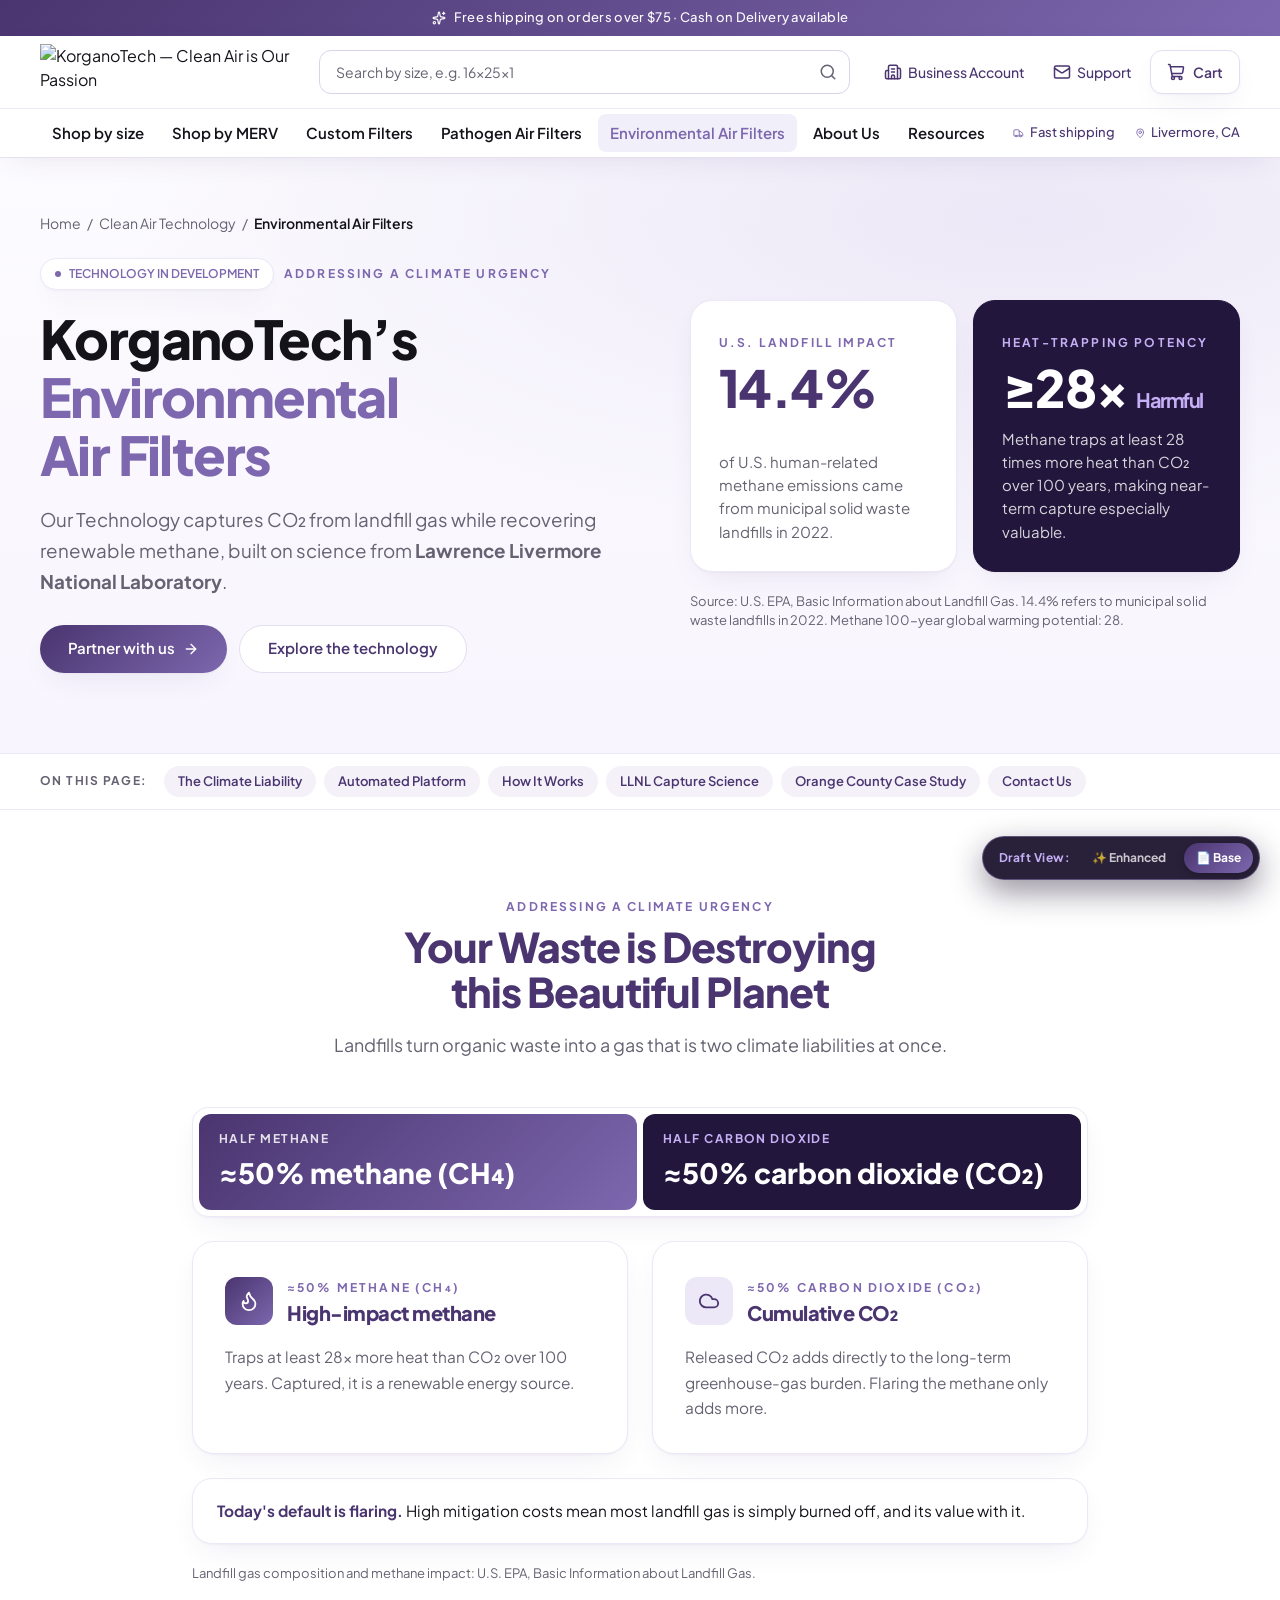
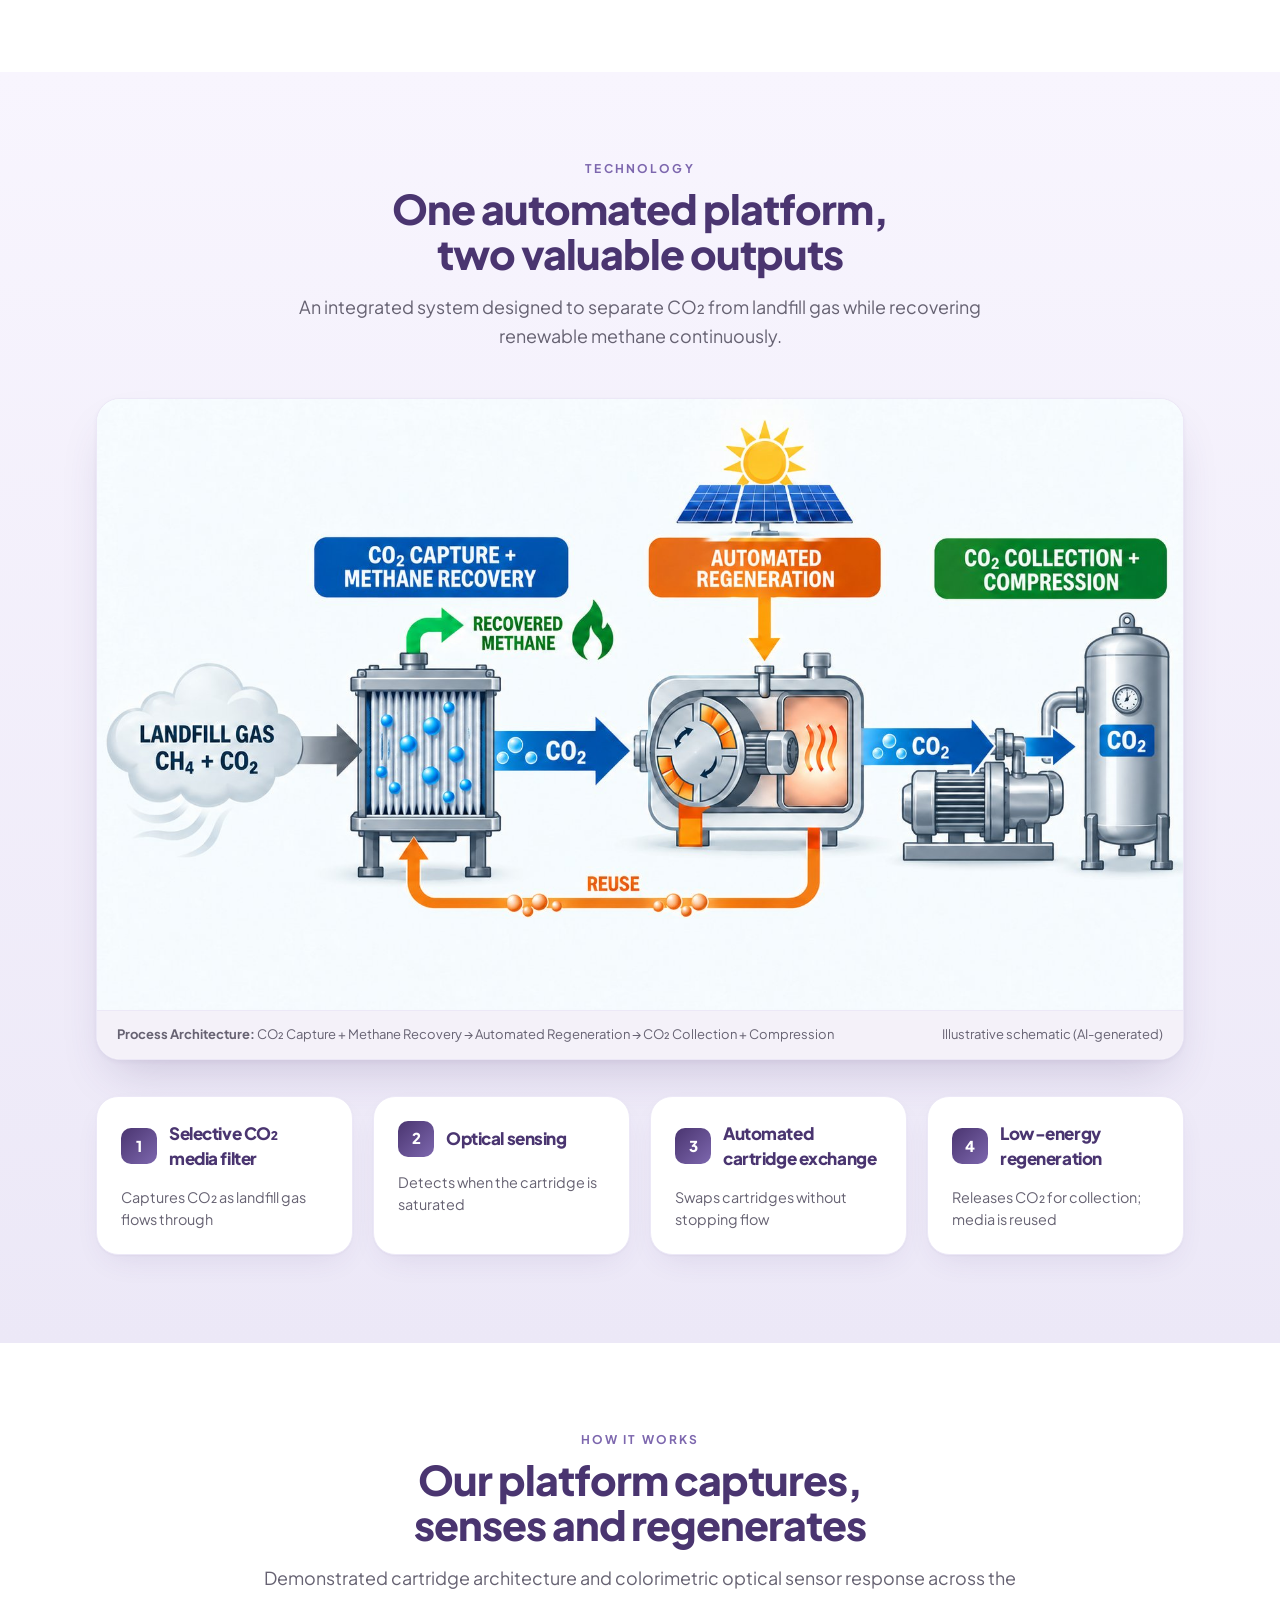
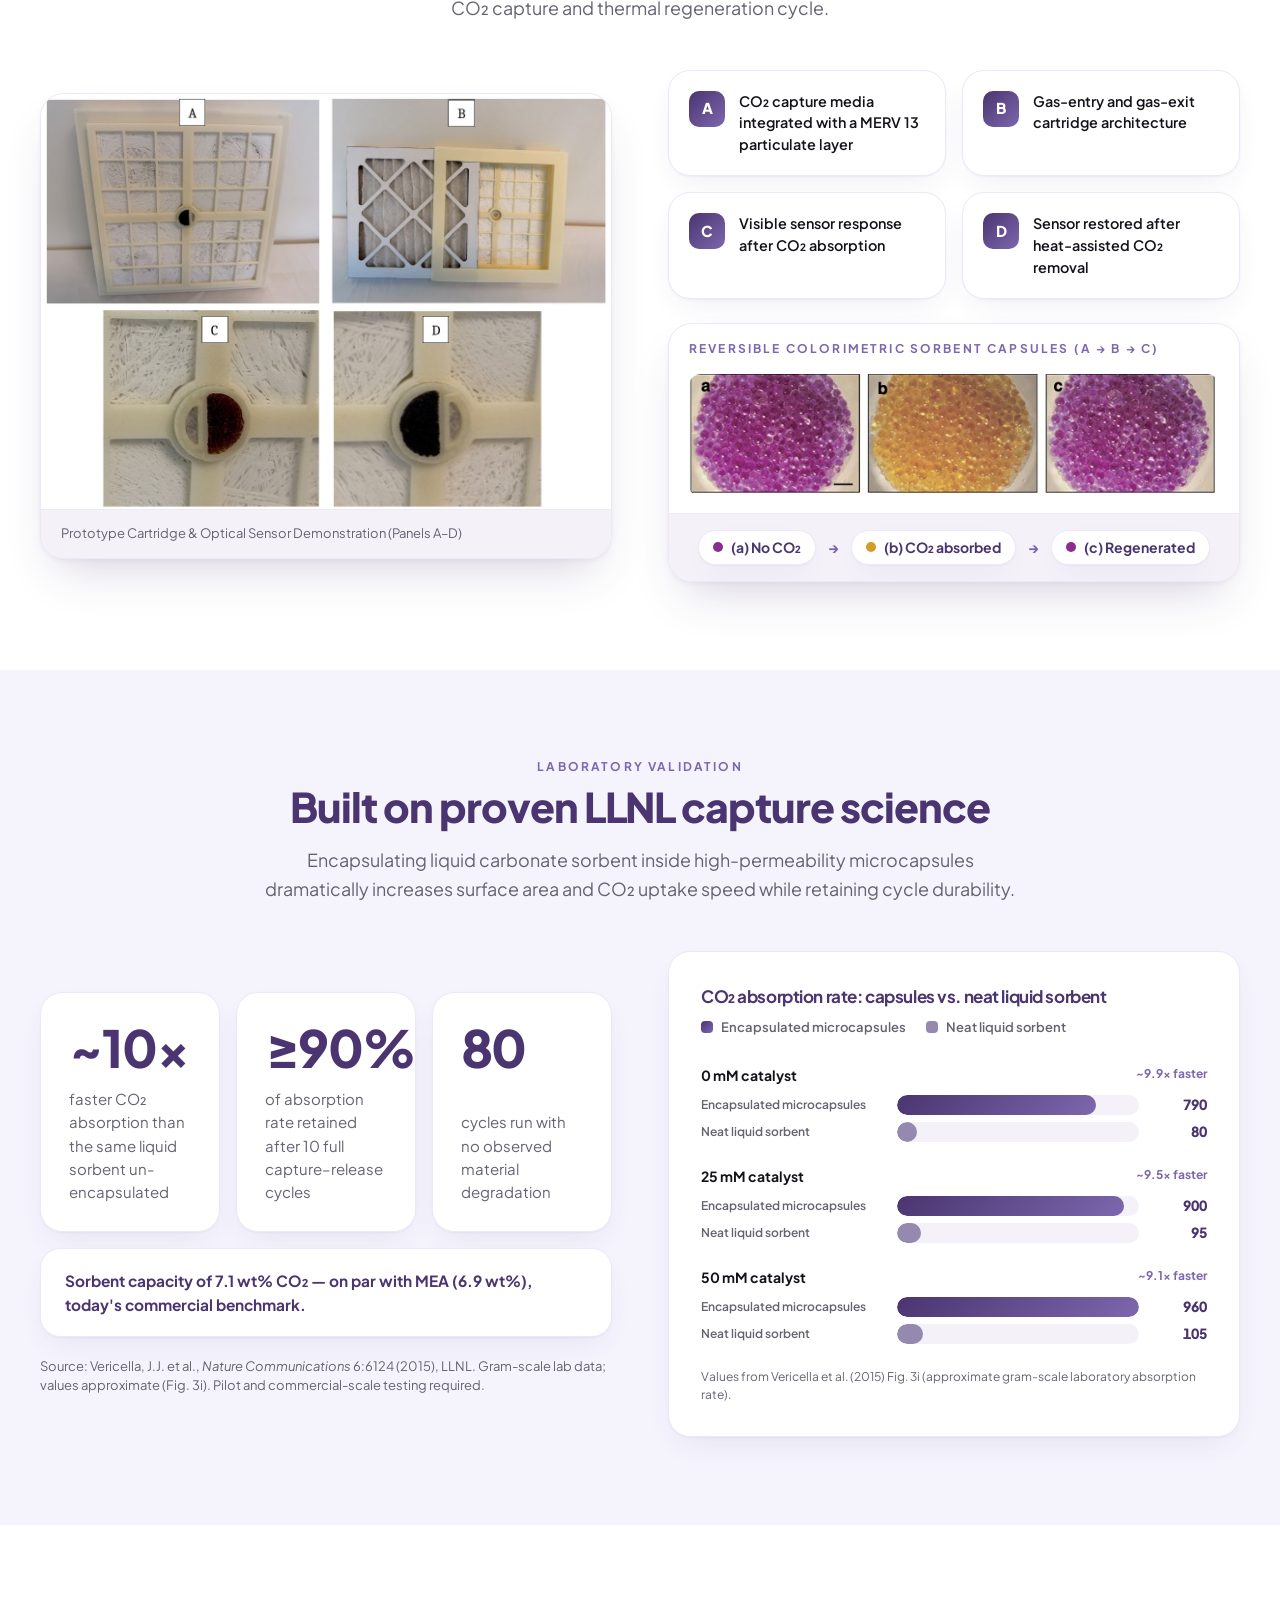
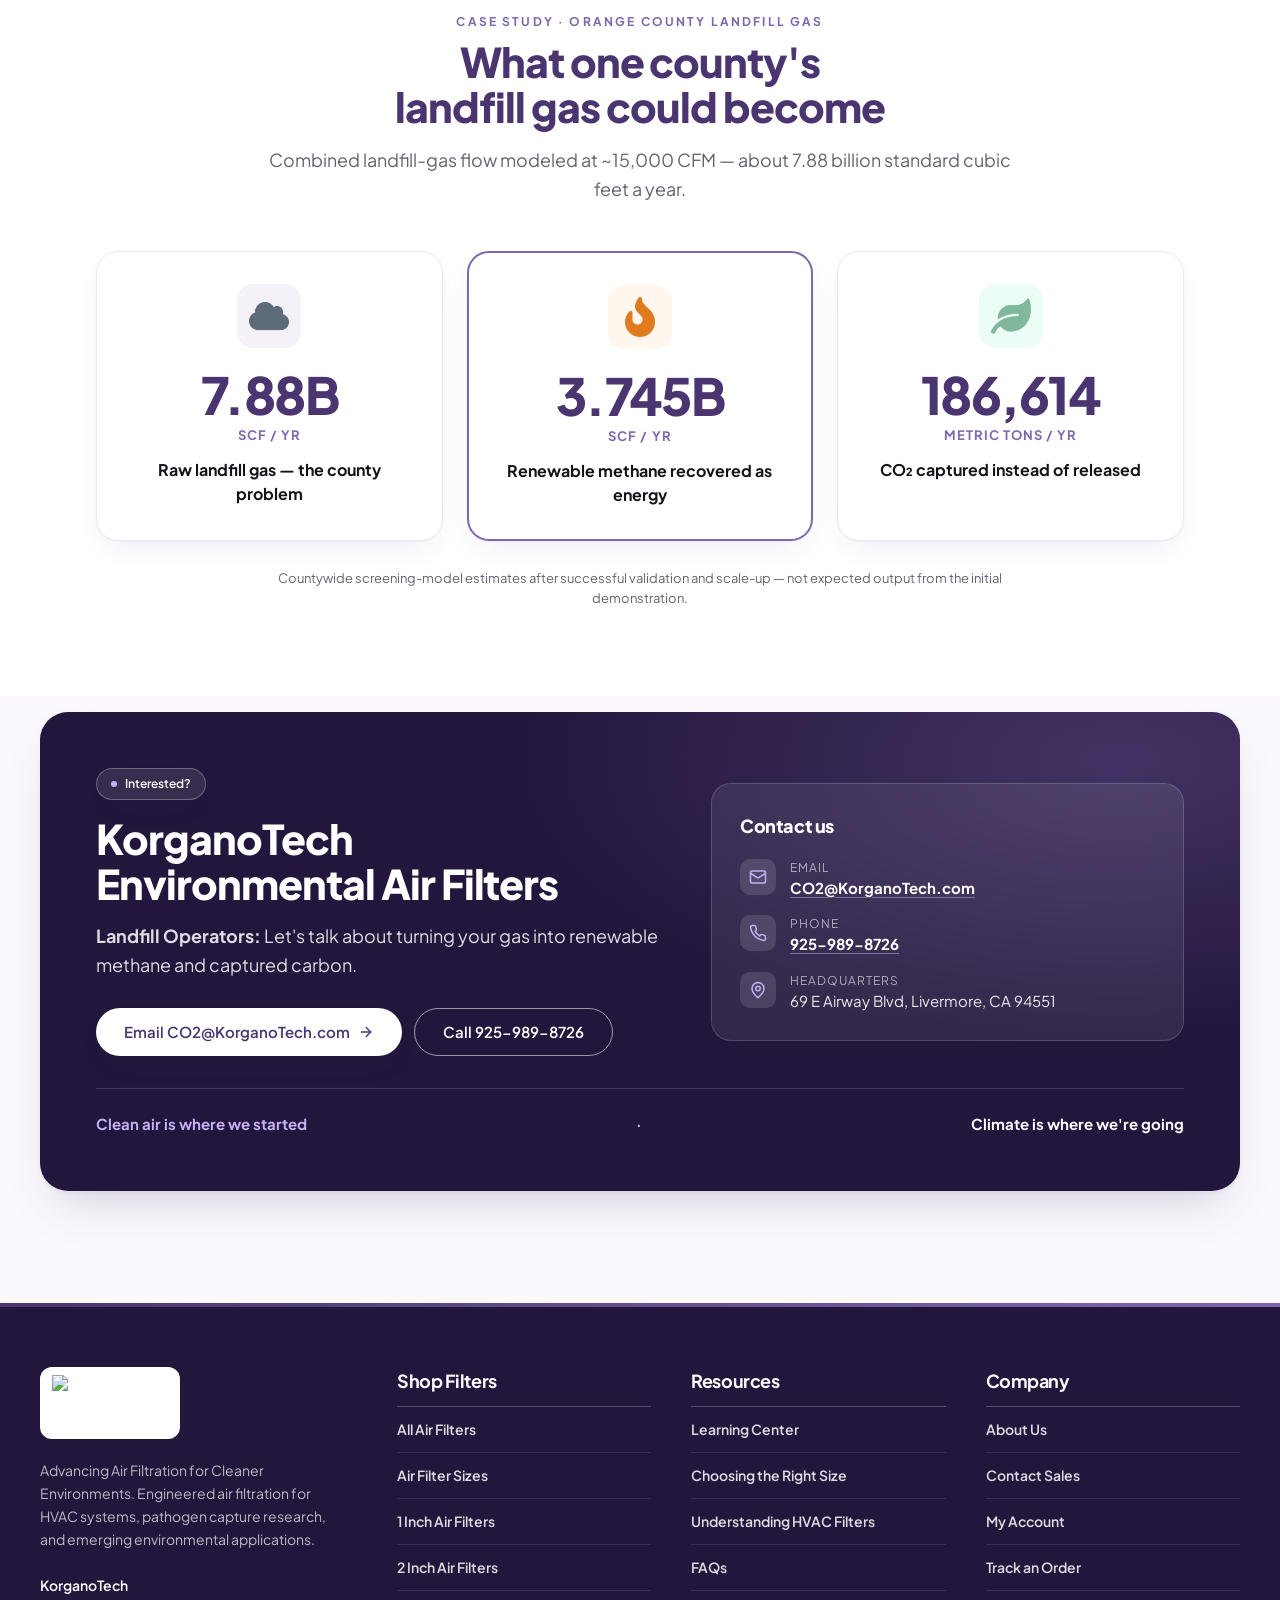
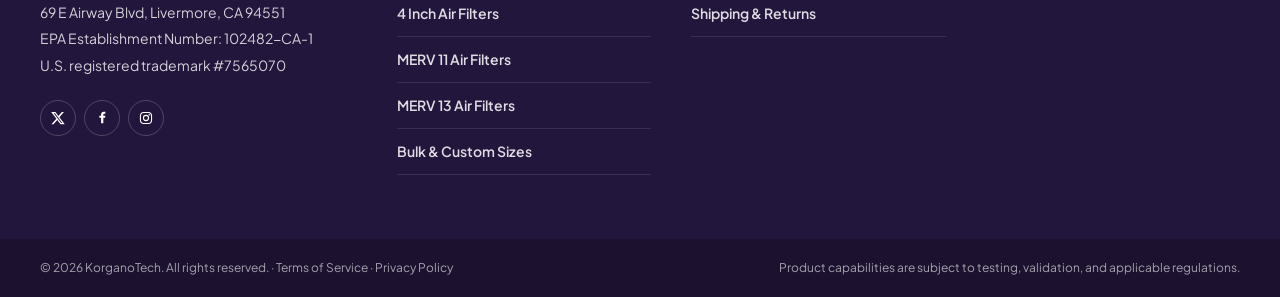
==== commit d84ed550: "Apply client feedback across Environmental and Pathogen pages" ====
--- a/environmental-air-filters-base.html
+++ b/environmental-air-filters-base.html
@@ -714,7 +714,7 @@
                 </span>
                 <div>
                   <span style="display: block; font-size: 0.75rem; text-transform: uppercase; letter-spacing: 0.08em; color: rgba(255,255,255,0.6);">Headquarters</span>
-                  <span>71 E Airway Blvd, Livermore, CA 94551</span>
+                  <span>69 E Airway Blvd, Livermore, CA 94551</span>
                 </div>
               </li>
             </ul>
@@ -750,7 +750,7 @@
         </p>
         <address class="site-footer__address">
           <p style="font-weight: 600; color: #ffffff;">KorganoTech</p>
-          <p>71 E Airway Blvd, Livermore, CA 94551</p>
+          <p>69 E Airway Blvd, Livermore, CA 94551</p>
           <p>EPA Establishment Number: 102482-CA-1</p>
           <p>U.S. registered trademark #7565070</p>
         </address>
@@ -795,17 +795,6 @@
         </div>
 
         <div>
-          <h3 class="site-footer__col-title">Our Products</h3>
-          <ul class="site-footer__links">
-            <li><a href="https://korgano-tech-web.vercel.app/hvac-air-filters">Traditional HVAC Air Filters</a></li>
-            <li><a href="pathogen-air-filters-base.html">Pathogen Air Filters</a></li>
-            <li><a href="environmental-air-filters-base.html">Environmental Air Filters</a></li>
-            <li><a href="https://korgano-tech-web.vercel.app/technology">Technology</a></li>
-            <li><a href="https://korgano-tech-web.vercel.app/technology#applications">Applications</a></li>
-          </ul>
-        </div>
-
-        <div>
           <h3 class="site-footer__col-title">Resources</h3>
           <ul class="site-footer__links">
             <li><a href="https://korgano-tech-web.vercel.app/resources">Learning Center</a></li>
--- a/styles-base.css
+++ b/styles-base.css
@@ -746,7 +746,16 @@
 /* Grid Helpers */
 .grid-2 {
   display: grid;
+  grid-template-columns: minmax(0, 1fr);
   gap: 1.5rem;
+}
+
+.grid-2 > *,
+.grid-3 > *,
+.grid-4 > *,
+.split-layout > *,
+.hero-grid > * {
+  min-width: 0;
 }
 
 @media (min-width: 768px) {
@@ -757,6 +766,7 @@
 
 .grid-3 {
   display: grid;
+  grid-template-columns: minmax(0, 1fr);
   gap: 1.5rem;
 }
 
@@ -768,6 +778,7 @@
 
 .grid-4 {
   display: grid;
+  grid-template-columns: minmax(0, 1fr);
   gap: 1.25rem;
 }
 
@@ -785,6 +796,7 @@
 
 .split-layout {
   display: grid;
+  grid-template-columns: minmax(0, 1fr);
   gap: 2.5rem;
   align-items: center;
 }
@@ -861,9 +873,9 @@
 
 /* Callout Banner */
 .callout-box {
+  min-width: 0;
   border-radius: 1.25rem;
   border: 1px solid var(--lavender);
-  border-left: 4px solid var(--brand);
   background-color: var(--surface);
   padding: 1.25rem 1.5rem;
   box-shadow: var(--shadow-card);
@@ -872,7 +884,6 @@
 .callout-box--night {
   background-color: var(--night);
   border-color: rgba(255, 255, 255, 0.15);
-  border-left: 4px solid var(--lilac-highlight);
   color: #ffffff;
 }
 
@@ -1279,9 +1290,9 @@
   }
 }
 
-@media (min-width: 1280px) {
+@media (min-width: 1024px) {
   .site-footer__cols {
-    grid-template-columns: repeat(4, minmax(0, 1fr));
+    grid-template-columns: repeat(3, minmax(0, 1fr));
   }
 }
 
